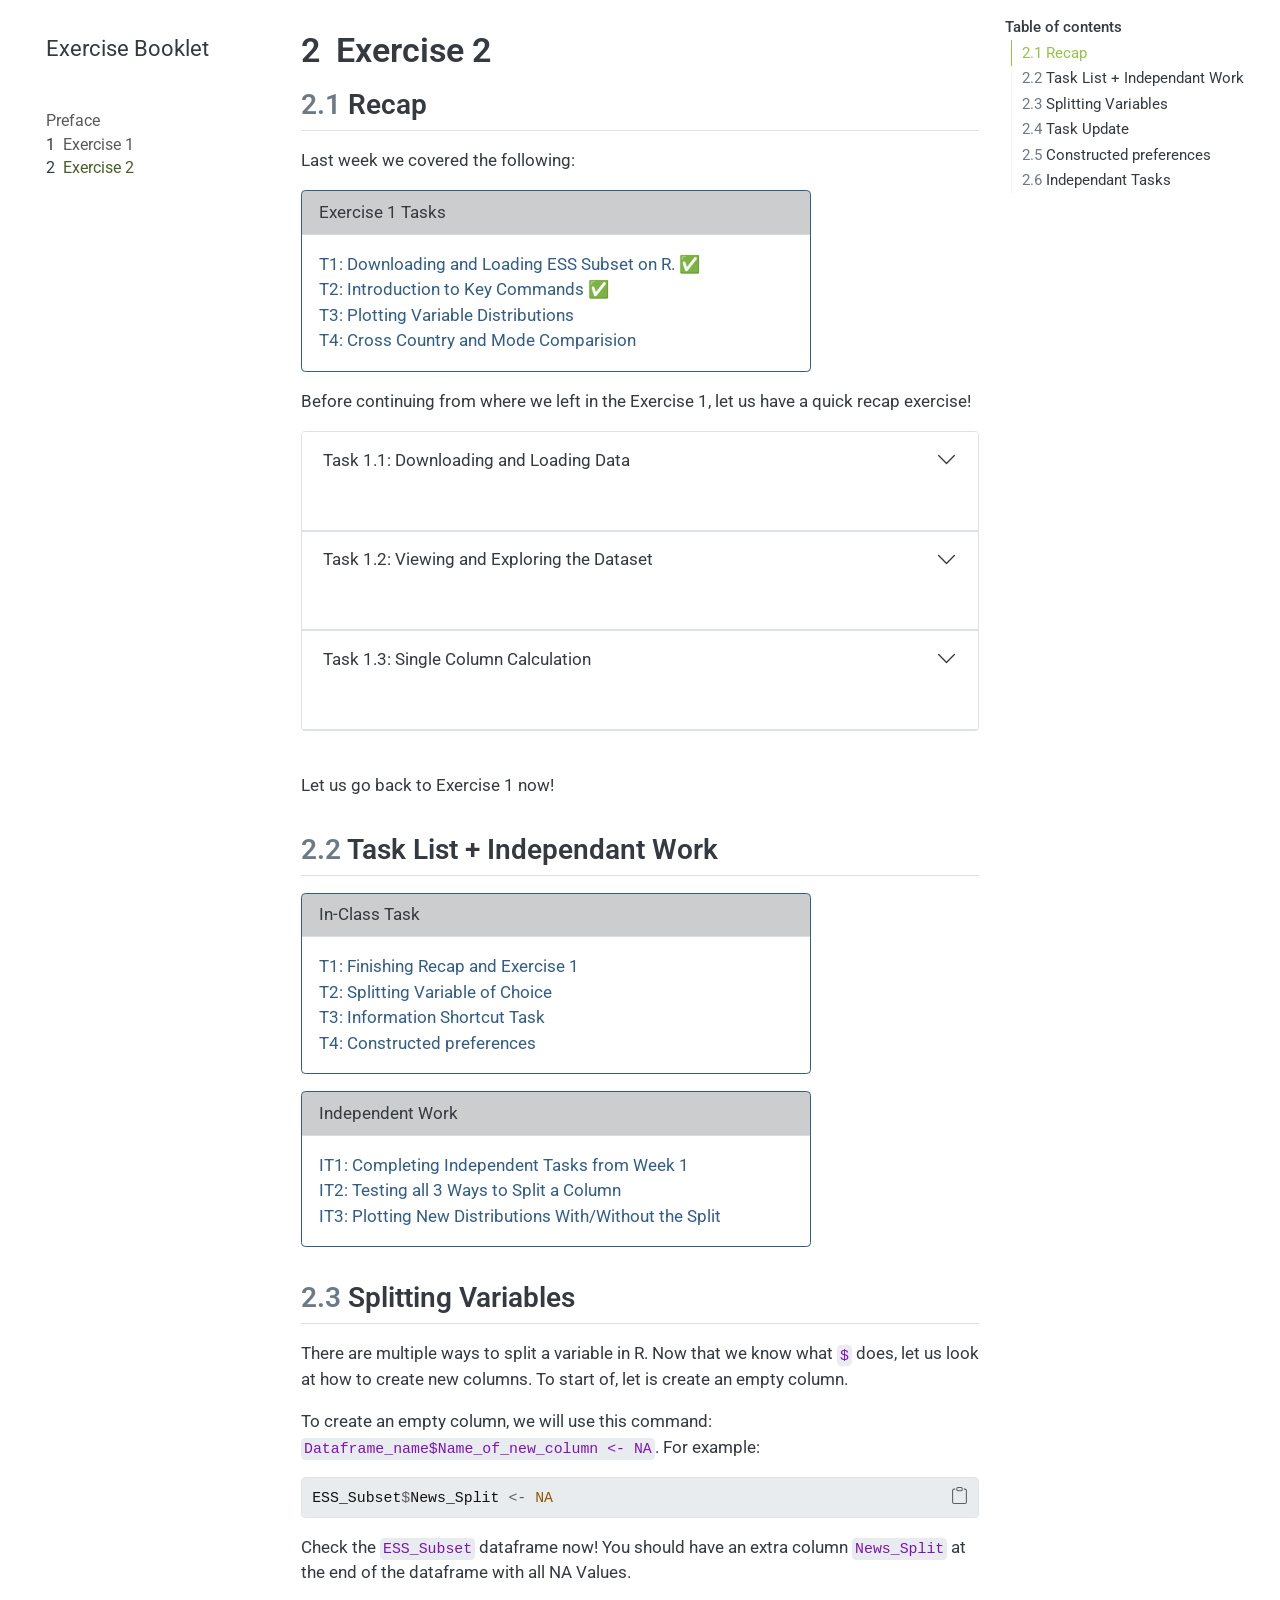
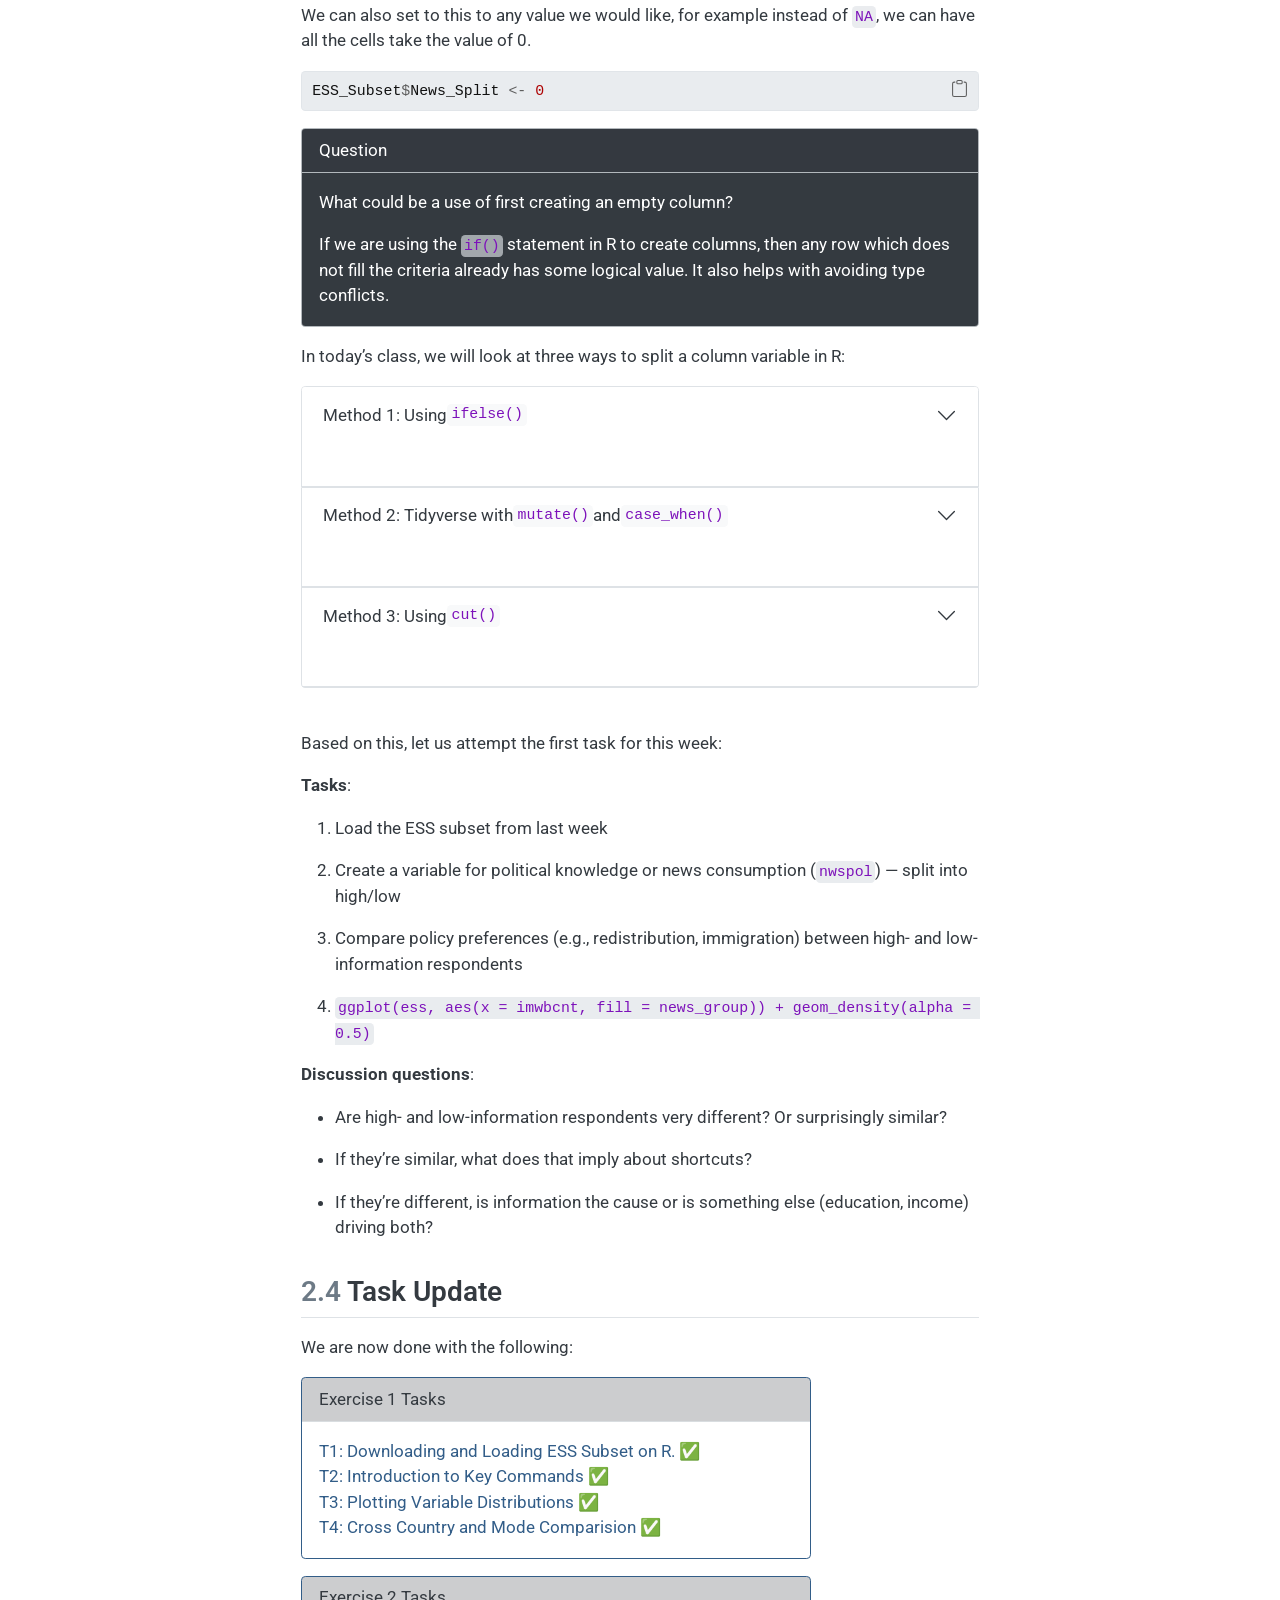
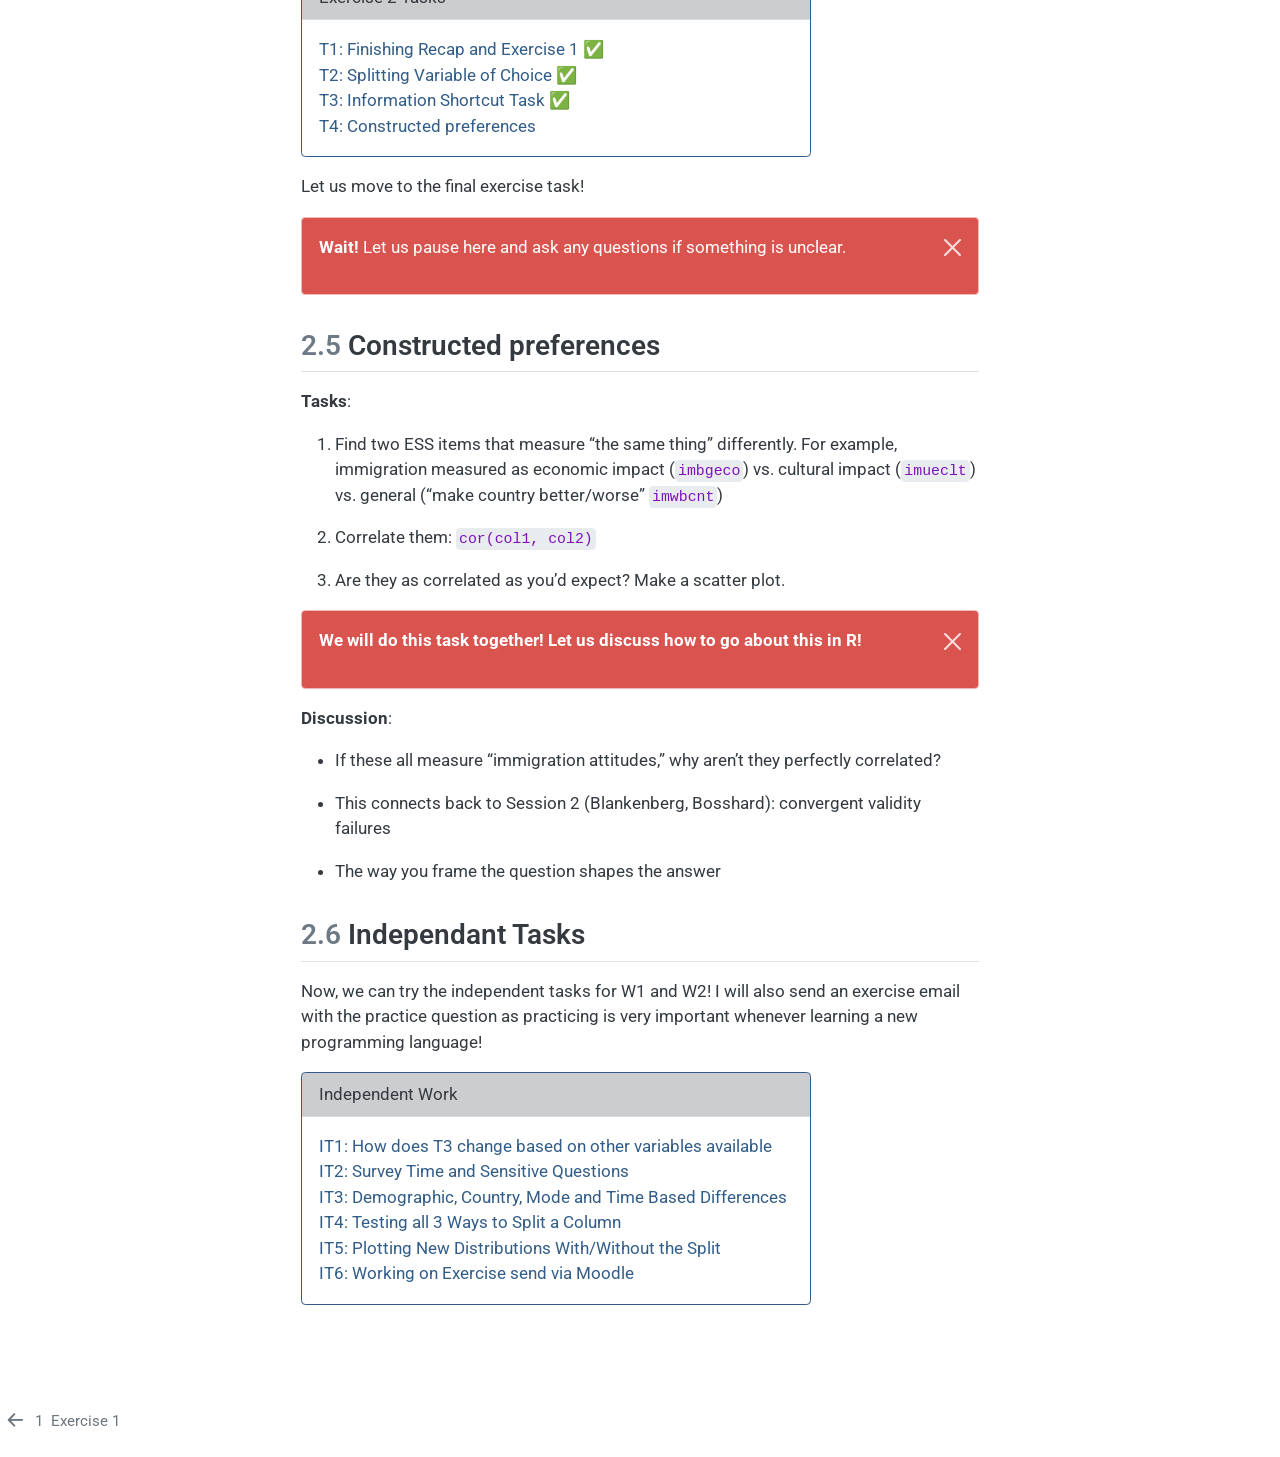
==== PublicOpinionResearch_Exercises/_book/Exercise_2.html @ 237c7f43 "Adding the POR exercises on Github" ====
<!DOCTYPE html>
<html xmlns="http://www.w3.org/1999/xhtml" lang="en" xml:lang="en"><head>
<meta http-equiv="Content-Type" content="text/html; charset=UTF-8">
<meta charset="utf-8">
<meta name="generator" content="quarto-1.8.27">
<meta name="viewport" content="width=device-width, initial-scale=1.0, user-scalable=yes">
<title>2&nbsp; Exercise 2 – Exercise Booklet</title>
<style>
code{white-space: pre-wrap;}
span.smallcaps{font-variant: small-caps;}
div.columns{display: flex; gap: min(4vw, 1.5em);}
div.column{flex: auto; overflow-x: auto;}
div.hanging-indent{margin-left: 1.5em; text-indent: -1.5em;}
ul.task-list{list-style: none;}
ul.task-list li input[type="checkbox"] {
  width: 0.8em;
  margin: 0 0.8em 0.2em -1em; /* quarto-specific, see https://github.com/quarto-dev/quarto-cli/issues/4556 */ 
  vertical-align: middle;
}
/* CSS for syntax highlighting */
html { -webkit-text-size-adjust: 100%; }
pre > code.sourceCode { white-space: pre; position: relative; }
pre > code.sourceCode > span { display: inline-block; line-height: 1.25; }
pre > code.sourceCode > span:empty { height: 1.2em; }
.sourceCode { overflow: visible; }
code.sourceCode > span { color: inherit; text-decoration: inherit; }
div.sourceCode { margin: 1em 0; }
pre.sourceCode { margin: 0; }
@media screen {
div.sourceCode { overflow: auto; }
}
@media print {
pre > code.sourceCode { white-space: pre-wrap; }
pre > code.sourceCode > span { text-indent: -5em; padding-left: 5em; }
}
pre.numberSource code
  { counter-reset: source-line 0; }
pre.numberSource code > span
  { position: relative; left: -4em; counter-increment: source-line; }
pre.numberSource code > span > a:first-child::before
  { content: counter(source-line);
    position: relative; left: -1em; text-align: right; vertical-align: baseline;
    border: none; display: inline-block;
    -webkit-touch-callout: none; -webkit-user-select: none;
    -khtml-user-select: none; -moz-user-select: none;
    -ms-user-select: none; user-select: none;
    padding: 0 4px; width: 4em;
  }
pre.numberSource { margin-left: 3em;  padding-left: 4px; }
div.sourceCode
  {   }
@media screen {
pre > code.sourceCode > span > a:first-child::before { text-decoration: underline; }
}
</style>

<script src="site_libs/quarto-nav/quarto-nav.js"></script>
<script src="site_libs/quarto-nav/headroom.min.js"></script>
<script src="site_libs/clipboard/clipboard.min.js"></script>
<script src="site_libs/quarto-search/autocomplete.umd.js"></script>
<script src="site_libs/quarto-search/fuse.min.js"></script>
<script src="site_libs/quarto-search/quarto-search.js"></script>
<meta name="quarto:offset" content="./">
<link href="./intro.html" rel="prev">
<script src="site_libs/quarto-html/quarto.js" type="module"></script>
<script src="site_libs/quarto-html/tabsets/tabsets.js" type="module"></script>
<script src="site_libs/quarto-html/axe/axe-check.js" type="module"></script>
<script src="site_libs/quarto-html/popper.min.js"></script>
<script src="site_libs/quarto-html/tippy.umd.min.js"></script>
<script src="site_libs/quarto-html/anchor.min.js"></script>
<link href="site_libs/quarto-html/tippy.css" rel="stylesheet">
<link href="site_libs/quarto-html/quarto-syntax-highlighting-ed96de9b727972fe78a7b5d16c58bf87.css" rel="stylesheet" id="quarto-text-highlighting-styles">
<script src="site_libs/bootstrap/bootstrap.min.js"></script>
<link href="site_libs/bootstrap/bootstrap-icons.css" rel="stylesheet">
<link href="site_libs/bootstrap/bootstrap-9b9870c306d8f636f4d8c21b0f16d0d3.min.css" rel="stylesheet" append-hash="true" id="quarto-bootstrap" data-mode="light"><script id="quarto-search-options" type="application/json">{
  "location": "sidebar",
  "copy-button": false,
  "collapse-after": 3,
  "panel-placement": "start",
  "type": "textbox",
  "limit": 50,
  "keyboard-shortcut": [
    "f",
    "/",
    "s"
  ],
  "show-item-context": false,
  "language": {
    "search-no-results-text": "No results",
    "search-matching-documents-text": "matching documents",
    "search-copy-link-title": "Copy link to search",
    "search-hide-matches-text": "Hide additional matches",
    "search-more-match-text": "more match in this document",
    "search-more-matches-text": "more matches in this document",
    "search-clear-button-title": "Clear",
    "search-text-placeholder": "",
    "search-detached-cancel-button-title": "Cancel",
    "search-submit-button-title": "Submit",
    "search-label": "Search"
  }
}</script>
</head>
<body class="nav-sidebar floating quarto-light">

<div id="quarto-search-results"></div>
  <header id="quarto-header" class="headroom fixed-top"><nav class="quarto-secondary-nav"><div class="container-fluid d-flex">
      <button type="button" class="quarto-btn-toggle btn" data-bs-toggle="collapse" role="button" data-bs-target=".quarto-sidebar-collapse-item" aria-controls="quarto-sidebar" aria-expanded="false" aria-label="Toggle sidebar navigation" onclick="if (window.quartoToggleHeadroom) { window.quartoToggleHeadroom(); }">
        <i class="bi bi-layout-text-sidebar-reverse"></i>
      </button>
        <nav class="quarto-page-breadcrumbs" aria-label="breadcrumb"><ol class="breadcrumb"><li class="breadcrumb-item"><a href="./Exercise_2.html"><span class="chapter-number">2</span>&nbsp; <span class="chapter-title">Exercise 2</span></a></li></ol></nav>
        <a class="flex-grow-1" role="navigation" data-bs-toggle="collapse" data-bs-target=".quarto-sidebar-collapse-item" aria-controls="quarto-sidebar" aria-expanded="false" aria-label="Toggle sidebar navigation" onclick="if (window.quartoToggleHeadroom) { window.quartoToggleHeadroom(); }">      
        </a>
      <button type="button" class="btn quarto-search-button" aria-label="Search" onclick="window.quartoOpenSearch();">
        <i class="bi bi-search"></i>
      </button>
    </div>
  </nav></header><!-- content --><div id="quarto-content" class="quarto-container page-columns page-rows-contents page-layout-article">
<!-- sidebar -->
  <nav id="quarto-sidebar" class="sidebar collapse collapse-horizontal quarto-sidebar-collapse-item sidebar-navigation floating overflow-auto"><div class="pt-lg-2 mt-2 text-left sidebar-header">
    <div class="sidebar-title mb-0 py-0">
      <a href="./">Exercise Booklet</a> 
    </div>
      </div>
        <div class="mt-2 flex-shrink-0 align-items-center">
        <div class="sidebar-search">
        <div id="quarto-search" class="" title="Search"></div>
        </div>
        </div>
    <div class="sidebar-menu-container"> 
    <ul class="list-unstyled mt-1">
<li class="sidebar-item">
  <div class="sidebar-item-container"> 
  <a href="./index.html" class="sidebar-item-text sidebar-link">
 <span class="menu-text">Preface</span></a>
  </div>
</li>
        <li class="sidebar-item">
  <div class="sidebar-item-container"> 
  <a href="./intro.html" class="sidebar-item-text sidebar-link">
 <span class="menu-text"><span class="chapter-number">1</span>&nbsp; <span class="chapter-title">Exercise 1</span></span></a>
  </div>
</li>
        <li class="sidebar-item">
  <div class="sidebar-item-container"> 
  <a href="./Exercise_2.html" class="sidebar-item-text sidebar-link active">
 <span class="menu-text"><span class="chapter-number">2</span>&nbsp; <span class="chapter-title">Exercise 2</span></span></a>
  </div>
</li>
    </ul>
</div>
</nav><div id="quarto-sidebar-glass" class="quarto-sidebar-collapse-item" data-bs-toggle="collapse" data-bs-target=".quarto-sidebar-collapse-item"></div>
<!-- margin-sidebar -->
    <div id="quarto-margin-sidebar" class="sidebar margin-sidebar">
        <nav id="TOC" role="doc-toc" class="toc-active"><h2 id="toc-title">Table of contents</h2>
   
  <ul>
<li><a href="#recap" id="toc-recap" class="nav-link active" data-scroll-target="#recap"><span class="header-section-number">2.1</span> Recap</a></li>
  <li><a href="#task-list-independant-work" id="toc-task-list-independant-work" class="nav-link" data-scroll-target="#task-list-independant-work"><span class="header-section-number">2.2</span> Task List + Independant Work</a></li>
  <li><a href="#splitting-variables" id="toc-splitting-variables" class="nav-link" data-scroll-target="#splitting-variables"><span class="header-section-number">2.3</span> Splitting Variables</a></li>
  <li><a href="#task-update" id="toc-task-update" class="nav-link" data-scroll-target="#task-update"><span class="header-section-number">2.4</span> Task Update</a></li>
  <li><a href="#constructed-preferences" id="toc-constructed-preferences" class="nav-link" data-scroll-target="#constructed-preferences"><span class="header-section-number">2.5</span> Constructed preferences</a></li>
  <li><a href="#independant-tasks" id="toc-independant-tasks" class="nav-link" data-scroll-target="#independant-tasks"><span class="header-section-number">2.6</span> Independant Tasks</a></li>
  </ul></nav>
    </div>
<!-- main -->
<main class="content" id="quarto-document-content"><header id="title-block-header" class="quarto-title-block default"><div class="quarto-title">
<h1 class="title">
<span class="chapter-number">2</span>&nbsp; <span class="chapter-title">Exercise 2</span>
</h1>
</div>



<div class="quarto-title-meta">

    
  
    
  </div>
  


</header><section id="recap" class="level2" data-number="2.1"><h2 data-number="2.1" class="anchored" data-anchor-id="recap">
<span class="header-section-number">2.1</span> Recap</h2>
<p>Last week we covered the following:</p>
<div class="row">
<div class="col-sm-6">
<div class="card border-primary mb-3" style="max-width: 30rem;">
<div class="card-header">
Exercise 1 Tasks
</div>
<div class="card-body text-primary">
<p class="card-text">
T1: Downloading and Loading ESS Subset on R. ✅<br> T2: Introduction to Key Commands ✅ <br> T3: Plotting Variable Distributions <br> T4: Cross Country and Mode Comparision
</p>
</div>
</div>
</div>
</div>
<p>Before continuing from where we left in the Exercise 1, let us have a quick recap exercise!</p>
<div id="essExerciseAccordion" class="accordion">
<div class="accordion-item">
<h2 class="accordion-header anchored" id="stepOne">
<button class="accordion-button collapsed" type="button" data-bs-toggle="collapse" data-bs-target="#collapseOne" aria-expanded="false" aria-controls="collapseOne">
Task 1.1: Downloading and Loading Data
</button>
</h2>
<div id="collapseOne" class="accordion-collapse collapse" aria-labelledby="stepOne" data-bs-parent="#essExerciseAccordion">
<div class="accordion-body">
<p>Go to the <a href="https://ess.sikt.no/en/data-builder/" target="_blank">ESS Data Builder</a>, select <b>Round 11</b>, select <b>any 2 countries</b>, and <b>any 5 variables</b> (what ever you find interesting!). Check how they are stored on the <a href="https://ess.sikt.no/en/datafile/242aaa39-3bbb-40f5-98bf-bfb1ce53d8ef" target="_blank">ESS variable guide</a> and also look at the graphs. Download the data and load it into R.</p>
<p>It should look something like this (But let us try writing the code without the hint first!): <br><br><code>library(__________)</code><br><code>library(__________)</code><br><code>ASSIGN_A_NAME &lt;- read_<strong><em>(“path to file”)</em></strong></code><br><code>ANOTHER_NAME &lt;- c(_)</code><br><code>ASSIGN_A_NAME &lt;- set____________(ASSIGN_A_NAME, .labels = ________)</code></p>
</div>
</div>
</div>
<div class="accordion-item">
<h2 class="accordion-header anchored" id="stepTwo">
<button class="accordion-button collapsed" type="button" data-bs-toggle="collapse" data-bs-target="#collapseTwo" aria-expanded="false" aria-controls="collapseTwo">
Task 1.2: Viewing and Exploring the Dataset
</button>
</h2>
<div id="collapseTwo" class="accordion-collapse collapse" aria-labelledby="stepTwo" data-bs-parent="#essExerciseAccordion">
<div class="accordion-body">
<p>Use these commands to understand the data you just downloaded. It is <b>very important</b> to check the variable types and dimensions: <br><br><code>view(data)</code>: Opens full data in another tab.<br><code>glimpse(data)</code>: Dimensions, column names, and datatypes.<br><code>head(data)</code>: Shows top rows.<br><code>tail(data)</code>: Shows bottom rows.<br><code>dim(data)</code>: Shows row and column count.<br><code>colnames(data)</code>: Lists all column names.</p>
</div>
</div>
</div>
<div class="accordion-item">
<h2 class="accordion-header anchored" id="stepFour">
<button class="accordion-button collapsed" type="button" data-bs-toggle="collapse" data-bs-target="#collapseFour" aria-expanded="false" aria-controls="collapseFour">
Task 1.3: Single Column Calculation
</button>
</h2>
<div id="collapseFour" class="accordion-collapse collapse" aria-labelledby="stepFour" data-bs-parent="#essExerciseAccordion">
<div class="accordion-body">
<p>Do you remember how to select a column in R? Which <strong>sign</strong> should we use? Take one numeric column from your dataset and check its mean! <br><br><code><a href="https://rdrr.io/r/base/mean.html">mean()</a></code></p>
</div>
</div>
</div>
</div>
<p><br></p>
<p>Let us go back to Exercise 1 now!</p>
</section><section id="task-list-independant-work" class="level2" data-number="2.2"><h2 data-number="2.2" class="anchored" data-anchor-id="task-list-independant-work">
<span class="header-section-number">2.2</span> Task List + Independant Work</h2>
<div class="row">
<div class="col-sm-6">
<div class="card border-primary mb-3" style="max-width: 30rem;">
<div class="card-header">
In-Class Task
</div>
<div class="card-body text-primary">
<p class="card-text">
T1: Finishing Recap and Exercise 1<br> T2: Splitting Variable of Choice <br> T3: Information Shortcut Task<br> T4: Constructed preferences
</p>
</div>
</div>
</div>
<div class="col-sm-6">
<div class="card border-primary mb-3" style="max-width: 30rem;">
<div class="card-header">
Independent Work
</div>
<div class="card-body text-primary">
<p class="card-text">
IT1: Completing Independent Tasks from Week 1 <br> IT2: Testing all 3 Ways to Split a Column <br> IT3: Plotting New Distributions With/Without the Split
</p>
</div>
</div>
</div>
</div>
</section><section id="splitting-variables" class="level2" data-number="2.3"><h2 data-number="2.3" class="anchored" data-anchor-id="splitting-variables">
<span class="header-section-number">2.3</span> Splitting Variables</h2>
<p>There are multiple ways to split a variable in R. Now that we know what <code>$</code> does, let us look at how to create new columns. To start of, let is create an empty column.</p>
<p>To create an empty column, we will use this command: <code>Dataframe_name$Name_of_new_column &lt;- NA</code>. For example:</p>
<div class="cell">
<div class="code-copy-outer-scaffold"><div class="sourceCode" id="cb1"><pre class="downlit sourceCode r code-with-copy"><code class="sourceCode R"><span><span class="va">ESS_Subset</span><span class="op">$</span><span class="va">News_Split</span> <span class="op">&lt;-</span> <span class="cn">NA</span></span></code></pre></div><button title="Copy to Clipboard" class="code-copy-button"><i class="bi"></i></button></div>
</div>
<p>Check the <code>ESS_Subset</code> dataframe now! You should have an extra column <code>News_Split</code> at the end of the dataframe with all NA Values.</p>
<p>We can also set to this to any value we would like, for example instead of <code>NA</code>, we can have all the cells take the value of 0.</p>
<div class="cell">
<div class="code-copy-outer-scaffold"><div class="sourceCode" id="cb2"><pre class="downlit sourceCode r code-with-copy"><code class="sourceCode R"><span><span class="va">ESS_Subset</span><span class="op">$</span><span class="va">News_Split</span> <span class="op">&lt;-</span> <span class="fl">0</span></span></code></pre></div><button title="Copy to Clipboard" class="code-copy-button"><i class="bi"></i></button></div>
</div>
<div class="card text-white bg-dark mb-3" style="max-width: 50rem;">
<div class="card-header">
Question
</div>
<div class="card-body">
<p class="card-text">
What could be a use of first creating an empty column?
</p>
<p class="card-text">
If we are using the <code>if()</code> statement in R to create columns, then any row which does not fill the criteria already has some logical value. It also helps with avoiding type conflicts.
</p>
</div>
</div>
<p>In today’s class, we will look at three ways to split a column variable in R:</p>
<div id="essExerciseAccordion" class="accordion">
<div class="accordion-item">
<h2 class="accordion-header anchored" id="stepOne1">
<button class="accordion-button collapsed" type="button" data-bs-toggle="collapse" data-bs-target="#collapseOne1" aria-expanded="false" aria-controls="collapseOne1">
Method 1: Using <code>ifelse()</code>
</button>
</h2>
<div id="collapseOne1" class="accordion-collapse collapse" aria-labelledby="stepOne1" data-bs-parent="#essExerciseAccordion">
<div class="accordion-body">
<p>The <code><a href="https://rdrr.io/r/base/ifelse.html">ifelse()</a></code> function is the quick way to split data. It can get quite messy in many cases. It works by evaluating a logical condition and returning one value if TRUE and another if FALSE. To handle multiple splits, you will have to “nest” the functions.</p>
<div class="card text-white bg-primary mb-3" style="max-width: 50rem;">
<div class="card-header">
Tip!
</div>
<div class="card-body">
<p class="card-text">
In R, nesting an ifelse() simply means putting a second ifelse() statement inside the “else” (false) slot of the first one.
</p>
<p>The standard syntax for a single <code><a href="https://rdrr.io/r/base/ifelse.html">ifelse()</a></code> is: <code>ifelse(condition, value_if_true, value_if_false)</code></p>
<p>To nest it, you replace value_if_false with a brand new <code><a href="https://rdrr.io/r/base/ifelse.html">ifelse()</a></code>: <code>ifelse(condition1, value1, ifelse(condition2, value2, value3))</code></p>
</div>
</div>
<p><strong>How can be use this command to split one of our columns?</strong> Give it a try! Try splitting into 2 factors and 3 factors.</p>
</div>
</div>
</div>
<div class="accordion-item">
<h2 class="accordion-header anchored" id="stepTwo2">
<button class="accordion-button collapsed" type="button" data-bs-toggle="collapse" data-bs-target="#collapseTwo2" aria-expanded="false" aria-controls="collapseTwo2">
Method 2: Tidyverse with <code>mutate()</code> and <code>case_when()</code>
</button>
</h2>
<div id="collapseTwo2" class="accordion-collapse collapse" aria-labelledby="stepTwo2" data-bs-parent="#essExerciseAccordion">
<div class="accordion-body">
<p>Using tidyverse is cleaner and easy to read. <code>case_when()</code> is the cleaner, more powerful version of <code><a href="https://rdrr.io/r/base/ifelse.html">ifelse()</a></code>. It allows you to list multiple conditions sequentially without nesting!</p>
<p>Here is an example: <img src="tidyverse_split.png" alt="Tidyverse Splitting" style="max-width:100%;"></p>
<div class="alert alert-dismissible alert-danger">
<p><button type="button" class="btn-close" data-bs-dismiss="alert"></button> Can you spot a possible mistake in this code snipped?</p>
</div>
</div>
</div>
</div>
<div class="accordion-item">
<h2 class="accordion-header anchored" id="stepFour3">
<button class="accordion-button collapsed" type="button" data-bs-toggle="collapse" data-bs-target="#collapseFour4" aria-expanded="false" aria-controls="collapseFour4">
Method 3: Using <code>cut()</code>
</button>
</h2>
<div id="collapseFour4" class="accordion-collapse collapse" aria-labelledby="stepFour3" data-bs-parent="#essExerciseAccordion">
<div class="accordion-body">
<p>The <code><a href="https://rdrr.io/r/base/cut.html">cut()</a></code> function is specifically designed for converting numeric vectors into factors by cutting them into intervals. This is often the best way to split the data which is separated into equal/unequal but consistant intervals.</p>
<p>Here is an example: <img src="tidyverse2.png" alt="using cut()" style="max-width:100%;"></p>
</div>
</div>
</div>
</div>
<p><br></p>
<p>Based on this, let us attempt the first task for this week:</p>
<p><strong>Tasks</strong>:</p>
<ol type="1">
<li><p>Load the ESS subset from last week</p></li>
<li><p>Create a variable for political knowledge or news consumption (<code>nwspol</code>) — split into high/low</p></li>
<li><p>Compare policy preferences (e.g., redistribution, immigration) between high- and low-information respondents</p></li>
<li><p><code>ggplot(ess, aes(x = imwbcnt, fill = news_group)) + geom_density(alpha = 0.5)</code></p></li>
</ol>
<p><strong>Discussion questions</strong>:</p>
<ul>
<li><p>Are high- and low-information respondents very different? Or surprisingly similar?</p></li>
<li><p>If they’re similar, what does that imply about shortcuts?</p></li>
<li><p>If they’re different, is information the cause or is something else (education, income) driving both?</p></li>
</ul></section><section id="task-update" class="level2" data-number="2.4"><h2 data-number="2.4" class="anchored" data-anchor-id="task-update">
<span class="header-section-number">2.4</span> Task Update</h2>
<p>We are now done with the following:</p>
<div class="row">
<div class="col-sm-6">
<div class="card border-primary mb-3" style="max-width: 30rem;">
<div class="card-header">
Exercise 1 Tasks
</div>
<div class="card-body text-primary">
<p class="card-text">
T1: Downloading and Loading ESS Subset on R. ✅<br> T2: Introduction to Key Commands ✅ <br> T3: Plotting Variable Distributions ✅ <br> T4: Cross Country and Mode Comparision ✅
</p>
</div>
</div>
</div>
<div class="row">
<div class="col-sm-6">
<div class="card border-primary mb-3" style="max-width: 30rem;">
<div class="card-header">
Exercise 2 Tasks
</div>
<div class="card-body text-primary">
<p class="card-text">
T1: Finishing Recap and Exercise 1 ✅<br> T2: Splitting Variable of Choice ✅<br> T3: Information Shortcut Task ✅<br> T4: Constructed preferences
</p>
</div>
</div>
</div>
</div>
</div>
<p>Let us move to the final exercise task!</p>
<div class="alert alert-dismissible alert-danger">
<p><button type="button" class="btn-close" data-bs-dismiss="alert"></button> <strong>Wait!</strong> Let us pause here and ask any questions if something is unclear.</p>
</div>
</section><section id="constructed-preferences" class="level2" data-number="2.5"><h2 data-number="2.5" class="anchored" data-anchor-id="constructed-preferences">
<span class="header-section-number">2.5</span> Constructed preferences</h2>
<p><strong>Tasks</strong>:</p>
<ol type="1">
<li><p>Find two ESS items that measure “the same thing” differently. For example, immigration measured as economic impact (<code>imbgeco</code>) vs.&nbsp;cultural impact (<code>imueclt</code>) vs.&nbsp;general (“make country better/worse” <code>imwbcnt</code>)</p></li>
<li><p>Correlate them: <code>cor(col1, col2)</code></p></li>
<li><p>Are they as correlated as you’d expect? Make a scatter plot.</p></li>
</ol>
<div class="alert alert-dismissible alert-danger">
<p><button type="button" class="btn-close" data-bs-dismiss="alert"></button> <strong>We will do this task together! Let us discuss how to go about this in R!</strong></p>
</div>
<p><strong>Discussion</strong>:</p>
<ul>
<li><p>If these all measure “immigration attitudes,” why aren’t they perfectly correlated?</p></li>
<li><p>This connects back to Session 2 (Blankenberg, Bosshard): convergent validity failures</p></li>
<li><p>The way you frame the question shapes the answer</p></li>
</ul></section><section id="independant-tasks" class="level2" data-number="2.6"><h2 data-number="2.6" class="anchored" data-anchor-id="independant-tasks">
<span class="header-section-number">2.6</span> Independant Tasks</h2>
<p>Now, we can try the independent tasks for W1 and W2! I will also send an exercise email with the practice question as practicing is very important whenever learning a new programming language!</p>
<div class="col-sm-6">
<div class="card border-primary mb-3" style="max-width: 30rem;">
<div class="card-header">
Independent Work
</div>
<div class="card-body text-primary">
<p class="card-text">
IT1: How does T3 change based on other variables available <br> IT2: Survey Time and Sensitive Questions <br> IT3: Demographic, Country, Mode and Time Based Differences <br> IT4: Testing all 3 Ways to Split a Column <br> IT5: Plotting New Distributions With/Without the Split <br> IT6: Working on Exercise send via Moodle
</p>
</div>
</div>
</div>
</section></main>
</div>




 <!-- /main -->
<script id="quarto-html-after-body" type="application/javascript">
  window.document.addEventListener("DOMContentLoaded", function (event) {
    const icon = "";
    const anchorJS = new window.AnchorJS();
    anchorJS.options = {
      placement: 'right',
      icon: icon
    };
    anchorJS.add('.anchored');
    const isCodeAnnotation = (el) => {
      for (const clz of el.classList) {
        if (clz.startsWith('code-annotation-')) {                     
          return true;
        }
      }
      return false;
    }
    const onCopySuccess = function(e) {
      // button target
      const button = e.trigger;
      // don't keep focus
      button.blur();
      // flash "checked"
      button.classList.add('code-copy-button-checked');
      var currentTitle = button.getAttribute("title");
      button.setAttribute("title", "Copied!");
      let tooltip;
      if (window.bootstrap) {
        button.setAttribute("data-bs-toggle", "tooltip");
        button.setAttribute("data-bs-placement", "left");
        button.setAttribute("data-bs-title", "Copied!");
        tooltip = new bootstrap.Tooltip(button, 
          { trigger: "manual", 
            customClass: "code-copy-button-tooltip",
            offset: [0, -8]});
        tooltip.show();    
      }
      setTimeout(function() {
        if (tooltip) {
          tooltip.hide();
          button.removeAttribute("data-bs-title");
          button.removeAttribute("data-bs-toggle");
          button.removeAttribute("data-bs-placement");
        }
        button.setAttribute("title", currentTitle);
        button.classList.remove('code-copy-button-checked');
      }, 1000);
      // clear code selection
      e.clearSelection();
    }
    const getTextToCopy = function(trigger) {
      const outerScaffold = trigger.parentElement.cloneNode(true);
      const codeEl = outerScaffold.querySelector('code');
      for (const childEl of codeEl.children) {
        if (isCodeAnnotation(childEl)) {
          childEl.remove();
        }
      }
      return codeEl.innerText;
    }
    const clipboard = new window.ClipboardJS('.code-copy-button:not([data-in-quarto-modal])', {
      text: getTextToCopy
    });
    clipboard.on('success', onCopySuccess);
    if (window.document.getElementById('quarto-embedded-source-code-modal')) {
      const clipboardModal = new window.ClipboardJS('.code-copy-button[data-in-quarto-modal]', {
        text: getTextToCopy,
        container: window.document.getElementById('quarto-embedded-source-code-modal')
      });
      clipboardModal.on('success', onCopySuccess);
    }
      var localhostRegex = new RegExp(/^(?:http|https):\/\/localhost\:?[0-9]*\//);
      var mailtoRegex = new RegExp(/^mailto:/);
        var filterRegex = new RegExp('/' + window.location.host + '/');
      var isInternal = (href) => {
          return filterRegex.test(href) || localhostRegex.test(href) || mailtoRegex.test(href);
      }
      // Inspect non-navigation links and adorn them if external
     var links = window.document.querySelectorAll('a[href]:not(.nav-link):not(.navbar-brand):not(.toc-action):not(.sidebar-link):not(.sidebar-item-toggle):not(.pagination-link):not(.no-external):not([aria-hidden]):not(.dropdown-item):not(.quarto-navigation-tool):not(.about-link)');
      for (var i=0; i<links.length; i++) {
        const link = links[i];
        if (!isInternal(link.href)) {
          // undo the damage that might have been done by quarto-nav.js in the case of
          // links that we want to consider external
          if (link.dataset.originalHref !== undefined) {
            link.href = link.dataset.originalHref;
          }
        }
      }
    function tippyHover(el, contentFn, onTriggerFn, onUntriggerFn) {
      const config = {
        allowHTML: true,
        maxWidth: 500,
        delay: 100,
        arrow: false,
        appendTo: function(el) {
            return el.parentElement;
        },
        interactive: true,
        interactiveBorder: 10,
        theme: 'quarto',
        placement: 'bottom-start',
      };
      if (contentFn) {
        config.content = contentFn;
      }
      if (onTriggerFn) {
        config.onTrigger = onTriggerFn;
      }
      if (onUntriggerFn) {
        config.onUntrigger = onUntriggerFn;
      }
      window.tippy(el, config); 
    }
    const noterefs = window.document.querySelectorAll('a[role="doc-noteref"]');
    for (var i=0; i<noterefs.length; i++) {
      const ref = noterefs[i];
      tippyHover(ref, function() {
        // use id or data attribute instead here
        let href = ref.getAttribute('data-footnote-href') || ref.getAttribute('href');
        try { href = new URL(href).hash; } catch {}
        const id = href.replace(/^#\/?/, "");
        const note = window.document.getElementById(id);
        if (note) {
          return note.innerHTML;
        } else {
          return "";
        }
      });
    }
    const xrefs = window.document.querySelectorAll('a.quarto-xref');
    const processXRef = (id, note) => {
      // Strip column container classes
      const stripColumnClz = (el) => {
        el.classList.remove("page-full", "page-columns");
        if (el.children) {
          for (const child of el.children) {
            stripColumnClz(child);
          }
        }
      }
      stripColumnClz(note)
      if (id === null || id.startsWith('sec-')) {
        // Special case sections, only their first couple elements
        const container = document.createElement("div");
        if (note.children && note.children.length > 2) {
          container.appendChild(note.children[0].cloneNode(true));
          for (let i = 1; i < note.children.length; i++) {
            const child = note.children[i];
            if (child.tagName === "P" && child.innerText === "") {
              continue;
            } else {
              container.appendChild(child.cloneNode(true));
              break;
            }
          }
          if (window.Quarto?.typesetMath) {
            window.Quarto.typesetMath(container);
          }
          return container.innerHTML
        } else {
          if (window.Quarto?.typesetMath) {
            window.Quarto.typesetMath(note);
          }
          return note.innerHTML;
        }
      } else {
        // Remove any anchor links if they are present
        const anchorLink = note.querySelector('a.anchorjs-link');
        if (anchorLink) {
          anchorLink.remove();
        }
        if (window.Quarto?.typesetMath) {
          window.Quarto.typesetMath(note);
        }
        if (note.classList.contains("callout")) {
          return note.outerHTML;
        } else {
          return note.innerHTML;
        }
      }
    }
    for (var i=0; i<xrefs.length; i++) {
      const xref = xrefs[i];
      tippyHover(xref, undefined, function(instance) {
        instance.disable();
        let url = xref.getAttribute('href');
        let hash = undefined; 
        if (url.startsWith('#')) {
          hash = url;
        } else {
          try { hash = new URL(url).hash; } catch {}
        }
        if (hash) {
          const id = hash.replace(/^#\/?/, "");
          const note = window.document.getElementById(id);
          if (note !== null) {
            try {
              const html = processXRef(id, note.cloneNode(true));
              instance.setContent(html);
            } finally {
              instance.enable();
              instance.show();
            }
          } else {
            // See if we can fetch this
            fetch(url.split('#')[0])
            .then(res => res.text())
            .then(html => {
              const parser = new DOMParser();
              const htmlDoc = parser.parseFromString(html, "text/html");
              const note = htmlDoc.getElementById(id);
              if (note !== null) {
                const html = processXRef(id, note);
                instance.setContent(html);
              } 
            }).finally(() => {
              instance.enable();
              instance.show();
            });
          }
        } else {
          // See if we can fetch a full url (with no hash to target)
          // This is a special case and we should probably do some content thinning / targeting
          fetch(url)
          .then(res => res.text())
          .then(html => {
            const parser = new DOMParser();
            const htmlDoc = parser.parseFromString(html, "text/html");
            const note = htmlDoc.querySelector('main.content');
            if (note !== null) {
              // This should only happen for chapter cross references
              // (since there is no id in the URL)
              // remove the first header
              if (note.children.length > 0 && note.children[0].tagName === "HEADER") {
                note.children[0].remove();
              }
              const html = processXRef(null, note);
              instance.setContent(html);
            } 
          }).finally(() => {
            instance.enable();
            instance.show();
          });
        }
      }, function(instance) {
      });
    }
        let selectedAnnoteEl;
        const selectorForAnnotation = ( cell, annotation) => {
          let cellAttr = 'data-code-cell="' + cell + '"';
          let lineAttr = 'data-code-annotation="' +  annotation + '"';
          const selector = 'span[' + cellAttr + '][' + lineAttr + ']';
          return selector;
        }
        const selectCodeLines = (annoteEl) => {
          const doc = window.document;
          const targetCell = annoteEl.getAttribute("data-target-cell");
          const targetAnnotation = annoteEl.getAttribute("data-target-annotation");
          const annoteSpan = window.document.querySelector(selectorForAnnotation(targetCell, targetAnnotation));
          const lines = annoteSpan.getAttribute("data-code-lines").split(",");
          const lineIds = lines.map((line) => {
            return targetCell + "-" + line;
          })
          let top = null;
          let height = null;
          let parent = null;
          if (lineIds.length > 0) {
              //compute the position of the single el (top and bottom and make a div)
              const el = window.document.getElementById(lineIds[0]);
              top = el.offsetTop;
              height = el.offsetHeight;
              parent = el.parentElement.parentElement;
            if (lineIds.length > 1) {
              const lastEl = window.document.getElementById(lineIds[lineIds.length - 1]);
              const bottom = lastEl.offsetTop + lastEl.offsetHeight;
              height = bottom - top;
            }
            if (top !== null && height !== null && parent !== null) {
              // cook up a div (if necessary) and position it 
              let div = window.document.getElementById("code-annotation-line-highlight");
              if (div === null) {
                div = window.document.createElement("div");
                div.setAttribute("id", "code-annotation-line-highlight");
                div.style.position = 'absolute';
                parent.appendChild(div);
              }
              div.style.top = top - 2 + "px";
              div.style.height = height + 4 + "px";
              div.style.left = 0;
              let gutterDiv = window.document.getElementById("code-annotation-line-highlight-gutter");
              if (gutterDiv === null) {
                gutterDiv = window.document.createElement("div");
                gutterDiv.setAttribute("id", "code-annotation-line-highlight-gutter");
                gutterDiv.style.position = 'absolute';
                const codeCell = window.document.getElementById(targetCell);
                const gutter = codeCell.querySelector('.code-annotation-gutter');
                gutter.appendChild(gutterDiv);
              }
              gutterDiv.style.top = top - 2 + "px";
              gutterDiv.style.height = height + 4 + "px";
            }
            selectedAnnoteEl = annoteEl;
          }
        };
        const unselectCodeLines = () => {
          const elementsIds = ["code-annotation-line-highlight", "code-annotation-line-highlight-gutter"];
          elementsIds.forEach((elId) => {
            const div = window.document.getElementById(elId);
            if (div) {
              div.remove();
            }
          });
          selectedAnnoteEl = undefined;
        };
          // Handle positioning of the toggle
      window.addEventListener(
        "resize",
        throttle(() => {
          elRect = undefined;
          if (selectedAnnoteEl) {
            selectCodeLines(selectedAnnoteEl);
          }
        }, 10)
      );
      function throttle(fn, ms) {
      let throttle = false;
      let timer;
        return (...args) => {
          if(!throttle) { // first call gets through
              fn.apply(this, args);
              throttle = true;
          } else { // all the others get throttled
              if(timer) clearTimeout(timer); // cancel #2
              timer = setTimeout(() => {
                fn.apply(this, args);
                timer = throttle = false;
              }, ms);
          }
        };
      }
        // Attach click handler to the DT
        const annoteDls = window.document.querySelectorAll('dt[data-target-cell]');
        for (const annoteDlNode of annoteDls) {
          annoteDlNode.addEventListener('click', (event) => {
            const clickedEl = event.target;
            if (clickedEl !== selectedAnnoteEl) {
              unselectCodeLines();
              const activeEl = window.document.querySelector('dt[data-target-cell].code-annotation-active');
              if (activeEl) {
                activeEl.classList.remove('code-annotation-active');
              }
              selectCodeLines(clickedEl);
              clickedEl.classList.add('code-annotation-active');
            } else {
              // Unselect the line
              unselectCodeLines();
              clickedEl.classList.remove('code-annotation-active');
            }
          });
        }
    const findCites = (el) => {
      const parentEl = el.parentElement;
      if (parentEl) {
        const cites = parentEl.dataset.cites;
        if (cites) {
          return {
            el,
            cites: cites.split(' ')
          };
        } else {
          return findCites(el.parentElement)
        }
      } else {
        return undefined;
      }
    };
    var bibliorefs = window.document.querySelectorAll('a[role="doc-biblioref"]');
    for (var i=0; i<bibliorefs.length; i++) {
      const ref = bibliorefs[i];
      const citeInfo = findCites(ref);
      if (citeInfo) {
        tippyHover(citeInfo.el, function() {
          var popup = window.document.createElement('div');
          citeInfo.cites.forEach(function(cite) {
            var citeDiv = window.document.createElement('div');
            citeDiv.classList.add('hanging-indent');
            citeDiv.classList.add('csl-entry');
            var biblioDiv = window.document.getElementById('ref-' + cite);
            if (biblioDiv) {
              citeDiv.innerHTML = biblioDiv.innerHTML;
            }
            popup.appendChild(citeDiv);
          });
          return popup.innerHTML;
        });
      }
    }
  });
  </script><nav class="page-navigation"><div class="nav-page nav-page-previous">
      <a href="./intro.html" class="pagination-link" aria-label="Exercise 1">
        <i class="bi bi-arrow-left-short"></i> <span class="nav-page-text"><span class="chapter-number">1</span>&nbsp; <span class="chapter-title">Exercise 1</span></span>
      </a>          
  </div>
  <div class="nav-page nav-page-next">
  </div>
</nav><!-- /content -->


</body></html>
---- PublicOpinionResearch_Exercises/_book/site_libs/quarto-html/tippy.css ----
.tippy-box[data-animation=fade][data-state=hidden]{opacity:0}[data-tippy-root]{max-width:calc(100vw - 10px)}.tippy-box{position:relative;background-color:#333;color:#fff;border-radius:4px;font-size:14px;line-height:1.4;white-space:normal;outline:0;transition-property:transform,visibility,opacity}.tippy-box[data-placement^=top]>.tippy-arrow{bottom:0}.tippy-box[data-placement^=top]>.tippy-arrow:before{bottom:-7px;left:0;border-width:8px 8px 0;border-top-color:initial;transform-origin:center top}.tippy-box[data-placement^=bottom]>.tippy-arrow{top:0}.tippy-box[data-placement^=bottom]>.tippy-arrow:before{top:-7px;left:0;border-width:0 8px 8px;border-bottom-color:initial;transform-origin:center bottom}.tippy-box[data-placement^=left]>.tippy-arrow{right:0}.tippy-box[data-placement^=left]>.tippy-arrow:before{border-width:8px 0 8px 8px;border-left-color:initial;right:-7px;transform-origin:center left}.tippy-box[data-placement^=right]>.tippy-arrow{left:0}.tippy-box[data-placement^=right]>.tippy-arrow:before{left:-7px;border-width:8px 8px 8px 0;border-right-color:initial;transform-origin:center right}.tippy-box[data-inertia][data-state=visible]{transition-timing-function:cubic-bezier(.54,1.5,.38,1.11)}.tippy-arrow{width:16px;height:16px;color:#333}.tippy-arrow:before{content:"";position:absolute;border-color:transparent;border-style:solid}.tippy-content{position:relative;padding:5px 9px;z-index:1}
---- PublicOpinionResearch_Exercises/_book/site_libs/quarto-html/quarto-syntax-highlighting-ed96de9b727972fe78a7b5d16c58bf87.css ----
/* quarto syntax highlight colors */
:root {
  --quarto-hl-ot-color: #003B4F;
  --quarto-hl-at-color: #657422;
  --quarto-hl-ss-color: #20794D;
  --quarto-hl-an-color: #5E5E5E;
  --quarto-hl-fu-color: #4758AB;
  --quarto-hl-st-color: #20794D;
  --quarto-hl-cf-color: #003B4F;
  --quarto-hl-op-color: #5E5E5E;
  --quarto-hl-er-color: #AD0000;
  --quarto-hl-bn-color: #AD0000;
  --quarto-hl-al-color: #AD0000;
  --quarto-hl-va-color: #111111;
  --quarto-hl-bu-color: inherit;
  --quarto-hl-ex-color: inherit;
  --quarto-hl-pp-color: #AD0000;
  --quarto-hl-in-color: #5E5E5E;
  --quarto-hl-vs-color: #20794D;
  --quarto-hl-wa-color: #5E5E5E;
  --quarto-hl-do-color: #5E5E5E;
  --quarto-hl-im-color: #00769E;
  --quarto-hl-ch-color: #20794D;
  --quarto-hl-dt-color: #AD0000;
  --quarto-hl-fl-color: #AD0000;
  --quarto-hl-co-color: #5E5E5E;
  --quarto-hl-cv-color: #5E5E5E;
  --quarto-hl-cn-color: #8f5902;
  --quarto-hl-sc-color: #5E5E5E;
  --quarto-hl-dv-color: #AD0000;
  --quarto-hl-kw-color: #003B4F;
}

/* other quarto variables */
:root {
  --quarto-font-monospace: SFMono-Regular, Menlo, Monaco, Consolas, "Liberation Mono", "Courier New", monospace;
}

/* syntax highlight based on Pandoc's rules */
pre > code.sourceCode > span {
  color: #003B4F;
}

code.sourceCode > span {
  color: #003B4F;
}

div.sourceCode,
div.sourceCode pre.sourceCode {
  color: #003B4F;
}

/* Normal */
code span {
  color: #003B4F;
}

/* Alert */
code span.al {
  color: #AD0000;
  font-style: inherit;
}

/* Annotation */
code span.an {
  color: #5E5E5E;
  font-style: inherit;
}

/* Attribute */
code span.at {
  color: #657422;
  font-style: inherit;
}

/* BaseN */
code span.bn {
  color: #AD0000;
  font-style: inherit;
}

/* BuiltIn */
code span.bu {
  font-style: inherit;
}

/* ControlFlow */
code span.cf {
  color: #003B4F;
  font-weight: bold;
  font-style: inherit;
}

/* Char */
code span.ch {
  color: #20794D;
  font-style: inherit;
}

/* Constant */
code span.cn {
  color: #8f5902;
  font-style: inherit;
}

/* Comment */
code span.co {
  color: #5E5E5E;
  font-style: inherit;
}

/* CommentVar */
code span.cv {
  color: #5E5E5E;
  font-style: italic;
}

/* Documentation */
code span.do {
  color: #5E5E5E;
  font-style: italic;
}

/* DataType */
code span.dt {
  color: #AD0000;
  font-style: inherit;
}

/* DecVal */
code span.dv {
  color: #AD0000;
  font-style: inherit;
}

/* Error */
code span.er {
  color: #AD0000;
  font-style: inherit;
}

/* Extension */
code span.ex {
  font-style: inherit;
}

/* Float */
code span.fl {
  color: #AD0000;
  font-style: inherit;
}

/* Function */
code span.fu {
  color: #4758AB;
  font-style: inherit;
}

/* Import */
code span.im {
  color: #00769E;
  font-style: inherit;
}

/* Information */
code span.in {
  color: #5E5E5E;
  font-style: inherit;
}

/* Keyword */
code span.kw {
  color: #003B4F;
  font-weight: bold;
  font-style: inherit;
}

/* Operator */
code span.op {
  color: #5E5E5E;
  font-style: inherit;
}

/* Other */
code span.ot {
  color: #003B4F;
  font-style: inherit;
}

/* Preprocessor */
code span.pp {
  color: #AD0000;
  font-style: inherit;
}

/* SpecialChar */
code span.sc {
  color: #5E5E5E;
  font-style: inherit;
}

/* SpecialString */
code span.ss {
  color: #20794D;
  font-style: inherit;
}

/* String */
code span.st {
  color: #20794D;
  font-style: inherit;
}

/* Variable */
code span.va {
  color: #111111;
  font-style: inherit;
}

/* VerbatimString */
code span.vs {
  color: #20794D;
  font-style: inherit;
}

/* Warning */
code span.wa {
  color: #5E5E5E;
  font-style: italic;
}

.prevent-inlining {
  content: "</";
}

/*# sourceMappingURL=0920dd6d7437995b8cdf7429764427b1.css.map */
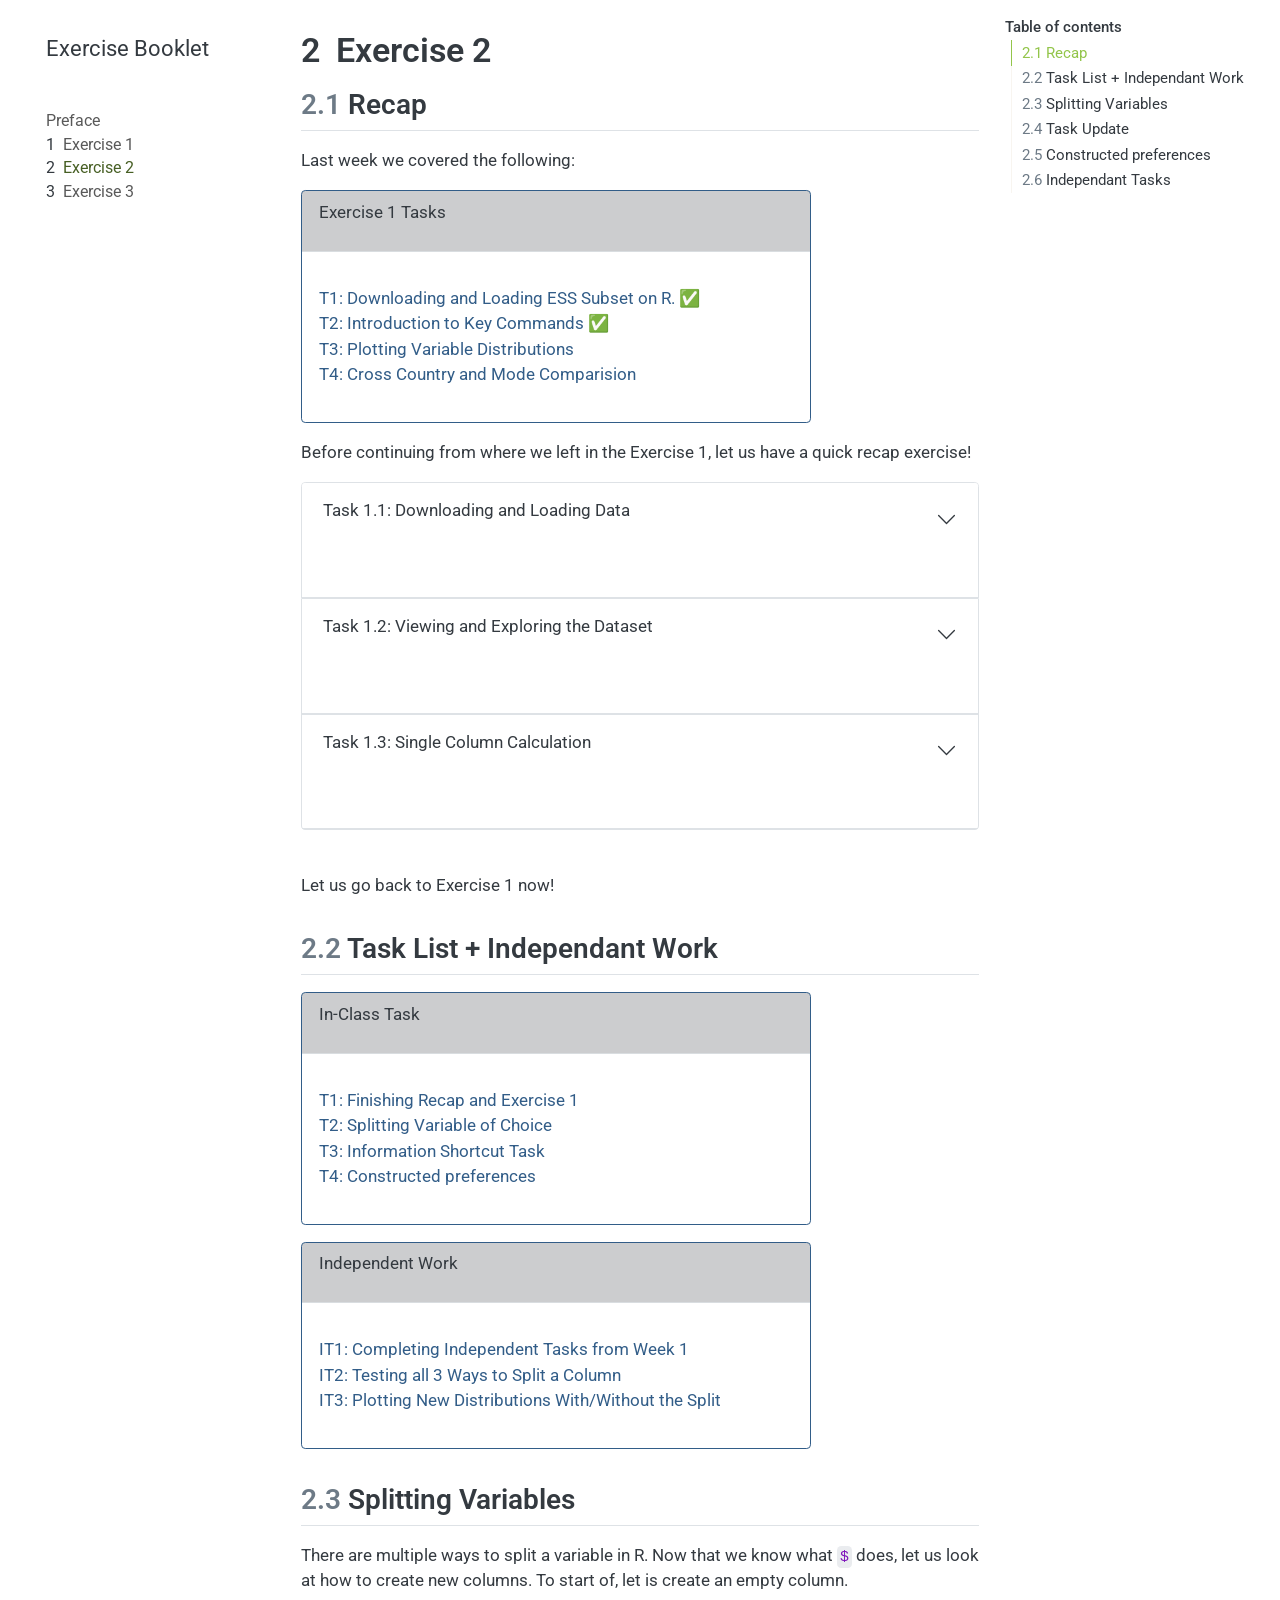
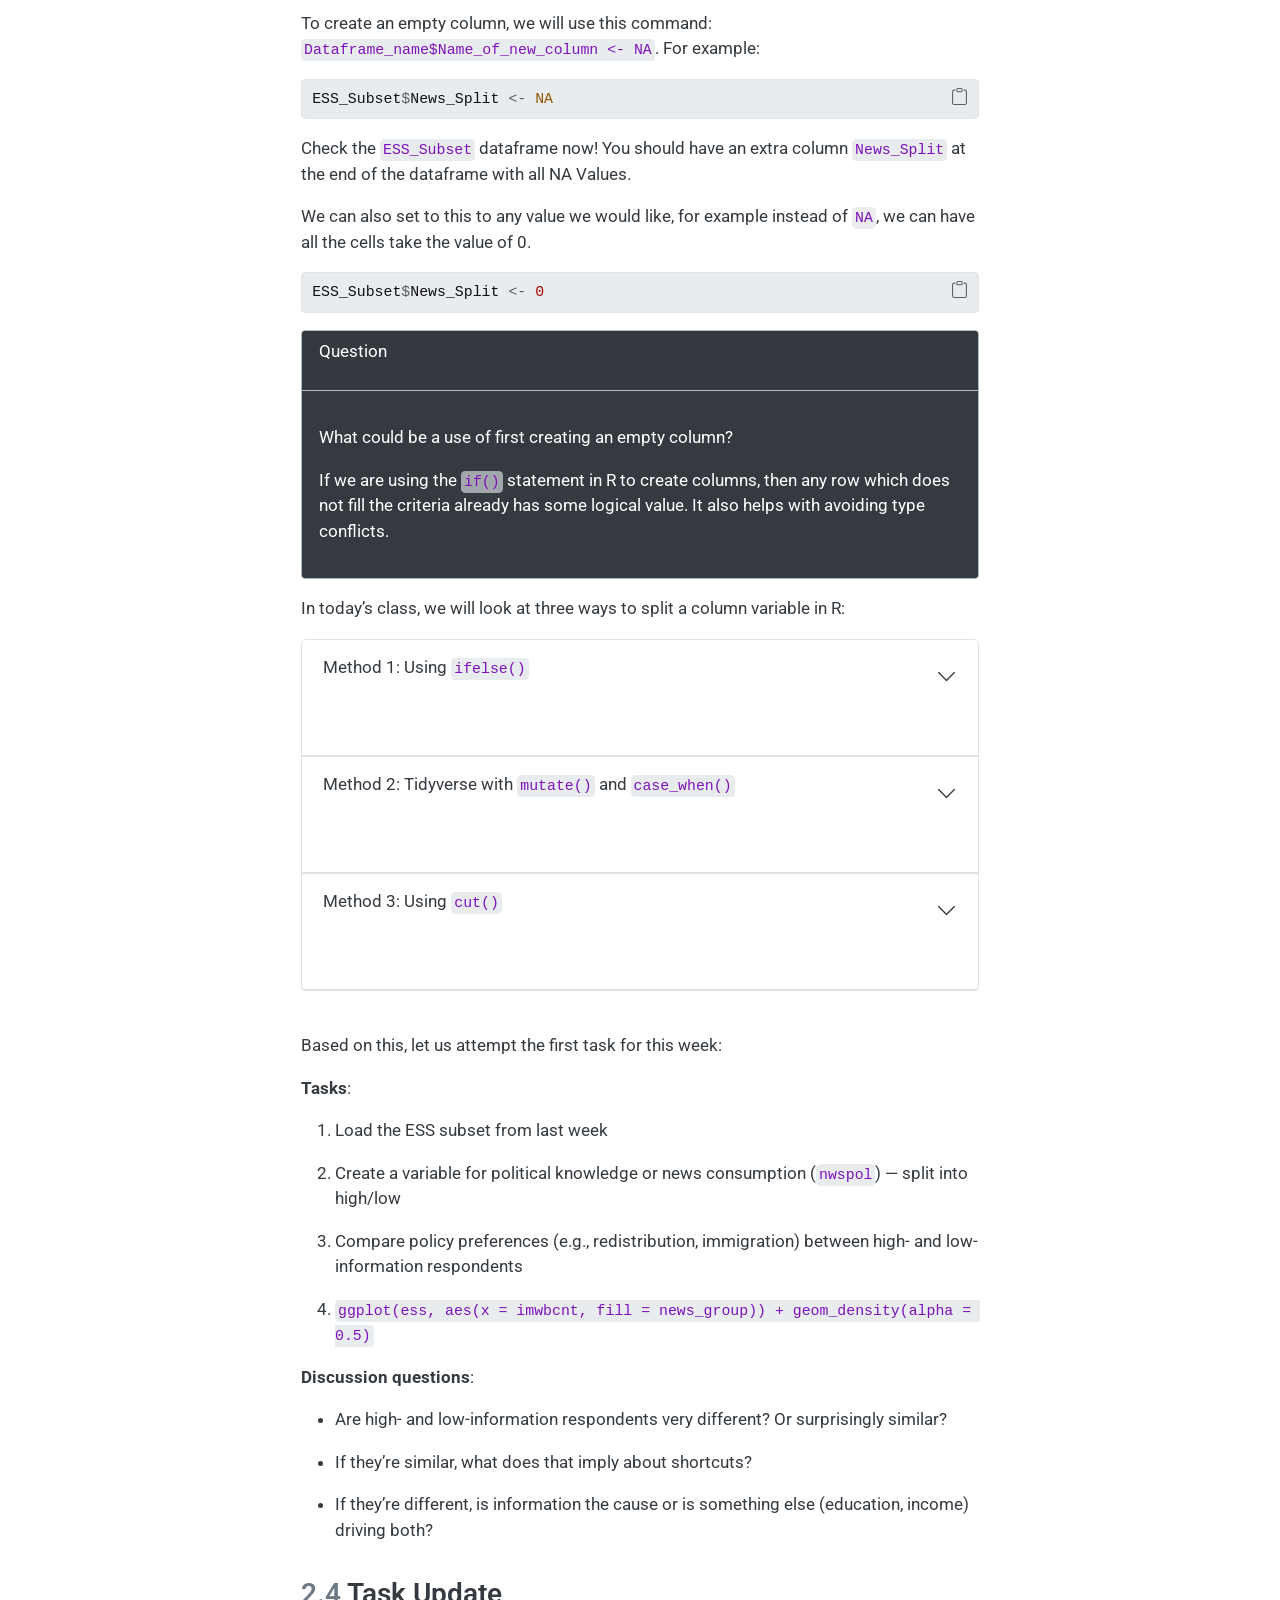
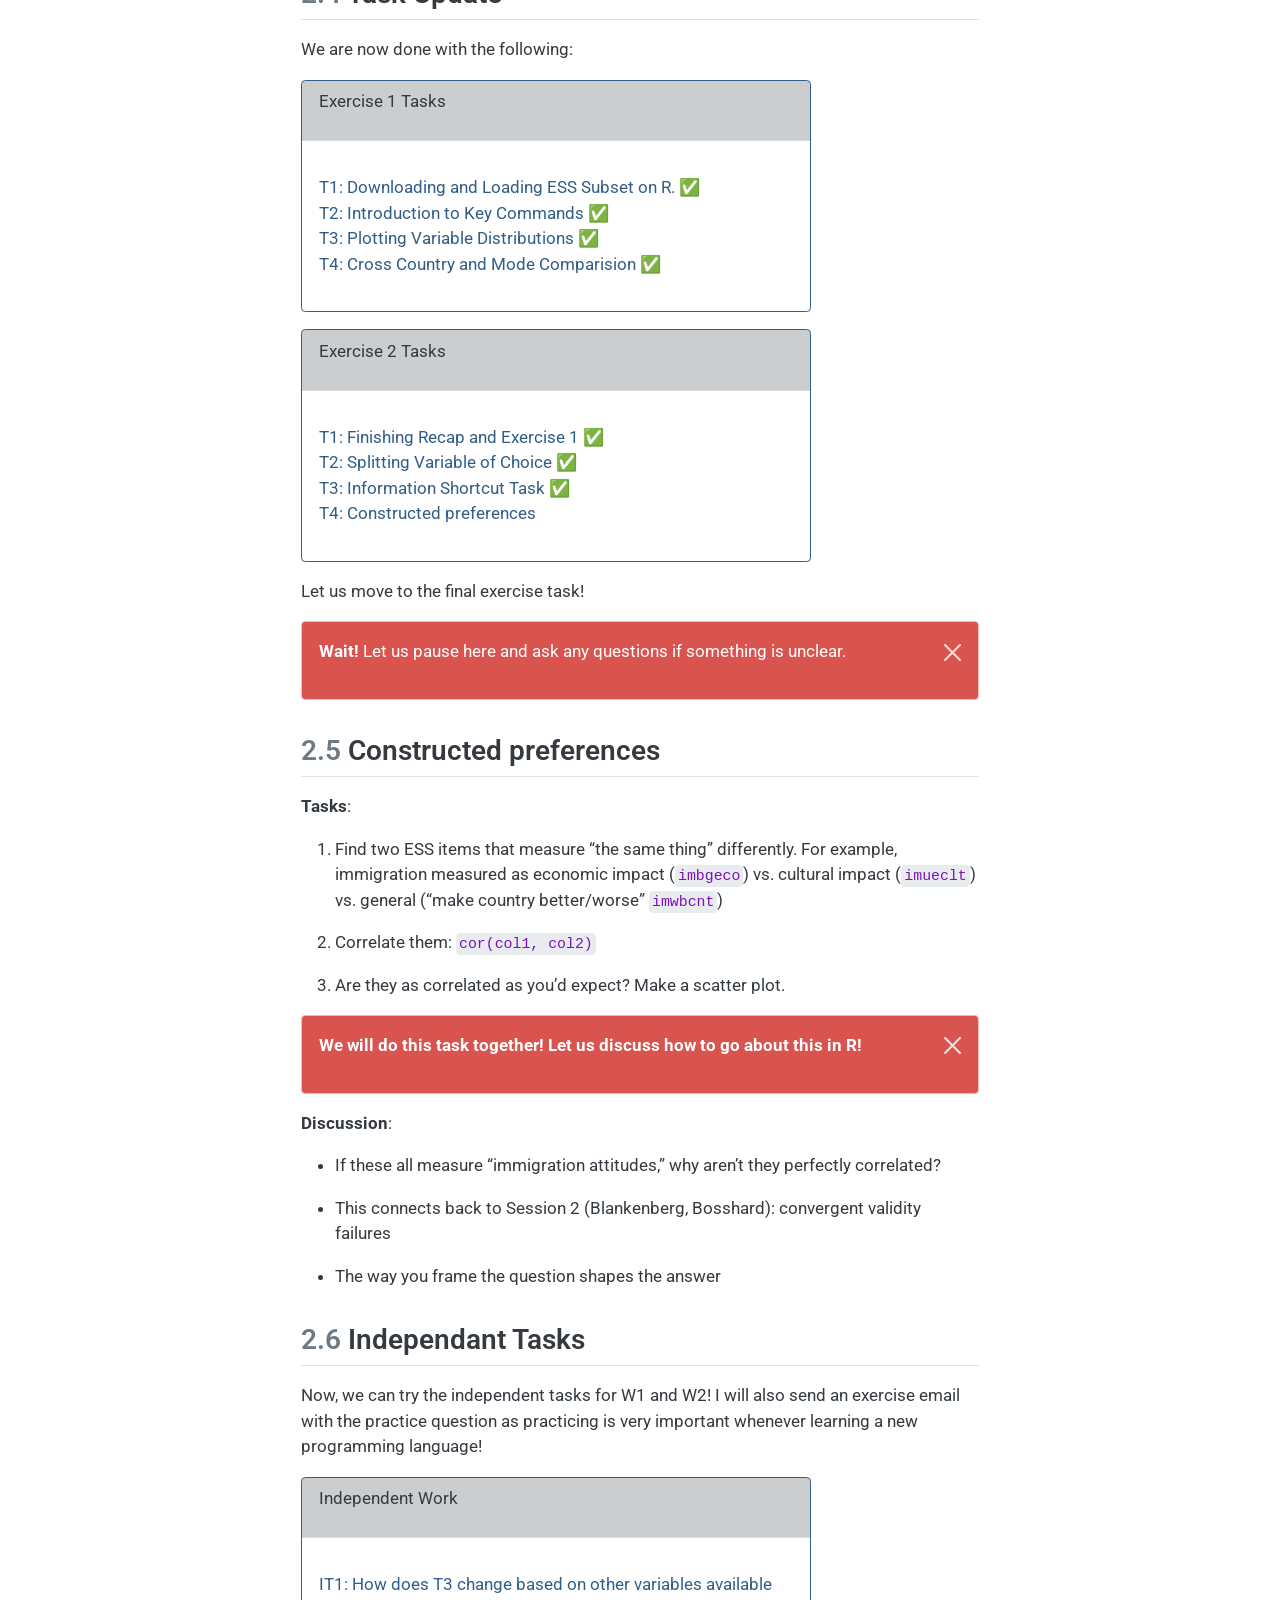
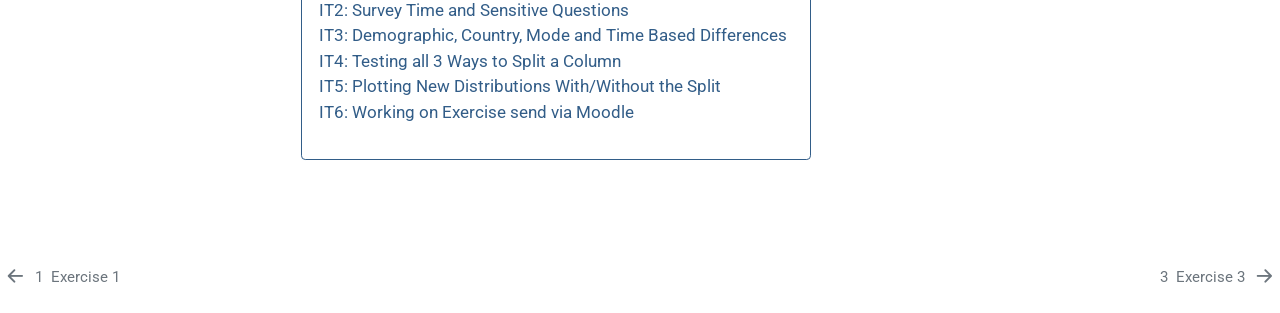
==== commit 0ba89135: "Starting POR Week 3 exercise" ====
--- a/PublicOpinionResearch_Exercises/_book/Exercise_2.html
+++ b/PublicOpinionResearch_Exercises/_book/Exercise_2.html
@@ -61,6 +61,7 @@
 <script src="site_libs/quarto-search/fuse.min.js"></script>
 <script src="site_libs/quarto-search/quarto-search.js"></script>
 <meta name="quarto:offset" content="./">
+<link href="./Exercise_3.html" rel="next">
 <link href="./intro.html" rel="prev">
 <script src="site_libs/quarto-html/quarto.js" type="module"></script>
 <script src="site_libs/quarto-html/tabsets/tabsets.js" type="module"></script>
@@ -146,6 +147,12 @@
  <span class="menu-text"><span class="chapter-number">2</span>&nbsp; <span class="chapter-title">Exercise 2</span></span></a>
   </div>
 </li>
+        <li class="sidebar-item">
+  <div class="sidebar-item-container"> 
+  <a href="./Exercise_3.html" class="sidebar-item-text sidebar-link">
+ <span class="menu-text"><span class="chapter-number">3</span>&nbsp; <span class="chapter-title">Exercise 3</span></span></a>
+  </div>
+</li>
     </ul>
 </div>
 </nav><div id="quarto-sidebar-glass" class="quarto-sidebar-collapse-item" data-bs-toggle="collapse" data-bs-target=".quarto-sidebar-collapse-item"></div>
@@ -187,12 +194,13 @@
 <div class="col-sm-6">
 <div class="card border-primary mb-3" style="max-width: 30rem;">
 <div class="card-header">
-Exercise 1 Tasks
+<p>Exercise 1 Tasks</p>
 </div>
 <div class="card-body text-primary">
 <p class="card-text">
-T1: Downloading and Loading ESS Subset on R. ✅<br> T2: Introduction to Key Commands ✅ <br> T3: Plotting Variable Distributions <br> T4: Cross Country and Mode Comparision
 </p>
+<p>T1: Downloading and Loading ESS Subset on R. ✅<br> T2: Introduction to Key Commands ✅ <br> T3: Plotting Variable Distributions <br> T4: Cross Country and Mode Comparision</p>
+
 </div>
 </div>
 </div>
@@ -202,7 +210,7 @@
 <div class="accordion-item">
 <h2 class="accordion-header anchored" id="stepOne">
 <button class="accordion-button collapsed" type="button" data-bs-toggle="collapse" data-bs-target="#collapseOne" aria-expanded="false" aria-controls="collapseOne">
-Task 1.1: Downloading and Loading Data
+<p>Task 1.1: Downloading and Loading Data</p>
 </button>
 </h2>
 <div id="collapseOne" class="accordion-collapse collapse" aria-labelledby="stepOne" data-bs-parent="#essExerciseAccordion">
@@ -215,7 +223,7 @@
 <div class="accordion-item">
 <h2 class="accordion-header anchored" id="stepTwo">
 <button class="accordion-button collapsed" type="button" data-bs-toggle="collapse" data-bs-target="#collapseTwo" aria-expanded="false" aria-controls="collapseTwo">
-Task 1.2: Viewing and Exploring the Dataset
+<p>Task 1.2: Viewing and Exploring the Dataset</p>
 </button>
 </h2>
 <div id="collapseTwo" class="accordion-collapse collapse" aria-labelledby="stepTwo" data-bs-parent="#essExerciseAccordion">
@@ -227,7 +235,7 @@
 <div class="accordion-item">
 <h2 class="accordion-header anchored" id="stepFour">
 <button class="accordion-button collapsed" type="button" data-bs-toggle="collapse" data-bs-target="#collapseFour" aria-expanded="false" aria-controls="collapseFour">
-Task 1.3: Single Column Calculation
+<p>Task 1.3: Single Column Calculation</p>
 </button>
 </h2>
 <div id="collapseFour" class="accordion-collapse collapse" aria-labelledby="stepFour" data-bs-parent="#essExerciseAccordion">
@@ -245,24 +253,26 @@
 <div class="col-sm-6">
 <div class="card border-primary mb-3" style="max-width: 30rem;">
 <div class="card-header">
-In-Class Task
+<p>In-Class Task</p>
 </div>
 <div class="card-body text-primary">
 <p class="card-text">
-T1: Finishing Recap and Exercise 1<br> T2: Splitting Variable of Choice <br> T3: Information Shortcut Task<br> T4: Constructed preferences
 </p>
+<p>T1: Finishing Recap and Exercise 1<br> T2: Splitting Variable of Choice <br> T3: Information Shortcut Task<br> T4: Constructed preferences</p>
+
 </div>
 </div>
 </div>
 <div class="col-sm-6">
 <div class="card border-primary mb-3" style="max-width: 30rem;">
 <div class="card-header">
-Independent Work
+<p>Independent Work</p>
 </div>
 <div class="card-body text-primary">
 <p class="card-text">
-IT1: Completing Independent Tasks from Week 1 <br> IT2: Testing all 3 Ways to Split a Column <br> IT3: Plotting New Distributions With/Without the Split
 </p>
+<p>IT1: Completing Independent Tasks from Week 1 <br> IT2: Testing all 3 Ways to Split a Column <br> IT3: Plotting New Distributions With/Without the Split</p>
+
 </div>
 </div>
 </div>
@@ -281,15 +291,17 @@
 </div>
 <div class="card text-white bg-dark mb-3" style="max-width: 50rem;">
 <div class="card-header">
-Question
+<p>Question</p>
 </div>
 <div class="card-body">
 <p class="card-text">
-What could be a use of first creating an empty column?
 </p>
+<p>What could be a use of first creating an empty column?</p>
+
 <p class="card-text">
-If we are using the <code>if()</code> statement in R to create columns, then any row which does not fill the criteria already has some logical value. It also helps with avoiding type conflicts.
 </p>
+<p>If we are using the <code>if()</code> statement in R to create columns, then any row which does not fill the criteria already has some logical value. It also helps with avoiding type conflicts.</p>
+
 </div>
 </div>
 <p>In today’s class, we will look at three ways to split a column variable in R:</p>
@@ -297,7 +309,7 @@
 <div class="accordion-item">
 <h2 class="accordion-header anchored" id="stepOne1">
 <button class="accordion-button collapsed" type="button" data-bs-toggle="collapse" data-bs-target="#collapseOne1" aria-expanded="false" aria-controls="collapseOne1">
-Method 1: Using <code>ifelse()</code>
+<p>Method 1: Using <code>ifelse()</code></p>
 </button>
 </h2>
 <div id="collapseOne1" class="accordion-collapse collapse" aria-labelledby="stepOne1" data-bs-parent="#essExerciseAccordion">
@@ -305,12 +317,13 @@
 <p>The <code><a href="https://rdrr.io/r/base/ifelse.html">ifelse()</a></code> function is the quick way to split data. It can get quite messy in many cases. It works by evaluating a logical condition and returning one value if TRUE and another if FALSE. To handle multiple splits, you will have to “nest” the functions.</p>
 <div class="card text-white bg-primary mb-3" style="max-width: 50rem;">
 <div class="card-header">
-Tip!
+<p>Tip!</p>
 </div>
 <div class="card-body">
 <p class="card-text">
-In R, nesting an ifelse() simply means putting a second ifelse() statement inside the “else” (false) slot of the first one.
 </p>
+<p>In R, nesting an ifelse() simply means putting a second ifelse() statement inside the “else” (false) slot of the first one.</p>
+
 <p>The standard syntax for a single <code><a href="https://rdrr.io/r/base/ifelse.html">ifelse()</a></code> is: <code>ifelse(condition, value_if_true, value_if_false)</code></p>
 <p>To nest it, you replace value_if_false with a brand new <code><a href="https://rdrr.io/r/base/ifelse.html">ifelse()</a></code>: <code>ifelse(condition1, value1, ifelse(condition2, value2, value3))</code></p>
 </div>
@@ -322,7 +335,7 @@
 <div class="accordion-item">
 <h2 class="accordion-header anchored" id="stepTwo2">
 <button class="accordion-button collapsed" type="button" data-bs-toggle="collapse" data-bs-target="#collapseTwo2" aria-expanded="false" aria-controls="collapseTwo2">
-Method 2: Tidyverse with <code>mutate()</code> and <code>case_when()</code>
+<p>Method 2: Tidyverse with <code>mutate()</code> and <code>case_when()</code></p>
 </button>
 </h2>
 <div id="collapseTwo2" class="accordion-collapse collapse" aria-labelledby="stepTwo2" data-bs-parent="#essExerciseAccordion">
@@ -330,7 +343,9 @@
 <p>Using tidyverse is cleaner and easy to read. <code>case_when()</code> is the cleaner, more powerful version of <code><a href="https://rdrr.io/r/base/ifelse.html">ifelse()</a></code>. It allows you to list multiple conditions sequentially without nesting!</p>
 <p>Here is an example: <img src="tidyverse_split.png" alt="Tidyverse Splitting" style="max-width:100%;"></p>
 <div class="alert alert-dismissible alert-danger">
-<p><button type="button" class="btn-close" data-bs-dismiss="alert"></button> Can you spot a possible mistake in this code snipped?</p>
+<button type="button" class="btn-close" data-bs-dismiss="alert">
+</button>
+<p>Can you spot a possible mistake in this code snipped?</p>
 </div>
 </div>
 </div>
@@ -338,7 +353,7 @@
 <div class="accordion-item">
 <h2 class="accordion-header anchored" id="stepFour3">
 <button class="accordion-button collapsed" type="button" data-bs-toggle="collapse" data-bs-target="#collapseFour4" aria-expanded="false" aria-controls="collapseFour4">
-Method 3: Using <code>cut()</code>
+<p>Method 3: Using <code>cut()</code></p>
 </button>
 </h2>
 <div id="collapseFour4" class="accordion-collapse collapse" aria-labelledby="stepFour3" data-bs-parent="#essExerciseAccordion">
@@ -370,12 +385,13 @@
 <div class="col-sm-6">
 <div class="card border-primary mb-3" style="max-width: 30rem;">
 <div class="card-header">
-Exercise 1 Tasks
+<p>Exercise 1 Tasks</p>
 </div>
 <div class="card-body text-primary">
 <p class="card-text">
-T1: Downloading and Loading ESS Subset on R. ✅<br> T2: Introduction to Key Commands ✅ <br> T3: Plotting Variable Distributions ✅ <br> T4: Cross Country and Mode Comparision ✅
 </p>
+<p>T1: Downloading and Loading ESS Subset on R. ✅<br> T2: Introduction to Key Commands ✅ <br> T3: Plotting Variable Distributions ✅ <br> T4: Cross Country and Mode Comparision ✅</p>
+
 </div>
 </div>
 </div>
@@ -383,12 +399,13 @@
 <div class="col-sm-6">
 <div class="card border-primary mb-3" style="max-width: 30rem;">
 <div class="card-header">
-Exercise 2 Tasks
+<p>Exercise 2 Tasks</p>
 </div>
 <div class="card-body text-primary">
 <p class="card-text">
-T1: Finishing Recap and Exercise 1 ✅<br> T2: Splitting Variable of Choice ✅<br> T3: Information Shortcut Task ✅<br> T4: Constructed preferences
 </p>
+<p>T1: Finishing Recap and Exercise 1 ✅<br> T2: Splitting Variable of Choice ✅<br> T3: Information Shortcut Task ✅<br> T4: Constructed preferences</p>
+
 </div>
 </div>
 </div>
@@ -396,7 +413,9 @@
 </div>
 <p>Let us move to the final exercise task!</p>
 <div class="alert alert-dismissible alert-danger">
-<p><button type="button" class="btn-close" data-bs-dismiss="alert"></button> <strong>Wait!</strong> Let us pause here and ask any questions if something is unclear.</p>
+<button type="button" class="btn-close" data-bs-dismiss="alert">
+</button>
+<p><strong>Wait!</strong> Let us pause here and ask any questions if something is unclear.</p>
 </div>
 </section><section id="constructed-preferences" class="level2" data-number="2.5"><h2 data-number="2.5" class="anchored" data-anchor-id="constructed-preferences">
 <span class="header-section-number">2.5</span> Constructed preferences</h2>
@@ -407,7 +426,9 @@
 <li><p>Are they as correlated as you’d expect? Make a scatter plot.</p></li>
 </ol>
 <div class="alert alert-dismissible alert-danger">
-<p><button type="button" class="btn-close" data-bs-dismiss="alert"></button> <strong>We will do this task together! Let us discuss how to go about this in R!</strong></p>
+<button type="button" class="btn-close" data-bs-dismiss="alert">
+</button>
+<p><strong>We will do this task together! Let us discuss how to go about this in R!</strong></p>
 </div>
 <p><strong>Discussion</strong>:</p>
 <ul>
@@ -420,12 +441,13 @@
 <div class="col-sm-6">
 <div class="card border-primary mb-3" style="max-width: 30rem;">
 <div class="card-header">
-Independent Work
+<p>Independent Work</p>
 </div>
 <div class="card-body text-primary">
 <p class="card-text">
-IT1: How does T3 change based on other variables available <br> IT2: Survey Time and Sensitive Questions <br> IT3: Demographic, Country, Mode and Time Based Differences <br> IT4: Testing all 3 Ways to Split a Column <br> IT5: Plotting New Distributions With/Without the Split <br> IT6: Working on Exercise send via Moodle
 </p>
+<p>IT1: How does T3 change based on other variables available <br> IT2: Survey Time and Sensitive Questions <br> IT3: Demographic, Country, Mode and Time Based Differences <br> IT4: Testing all 3 Ways to Split a Column <br> IT5: Plotting New Distributions With/Without the Split <br> IT6: Working on Exercise send via Moodle</p>
+
 </div>
 </div>
 </div>
@@ -841,6 +863,9 @@
       </a>          
   </div>
   <div class="nav-page nav-page-next">
+      <a href="./Exercise_3.html" class="pagination-link" aria-label="Exercise 3">
+        <span class="nav-page-text"><span class="chapter-number">3</span>&nbsp; <span class="chapter-title">Exercise 3</span></span> <i class="bi bi-arrow-right-short"></i>
+      </a>
   </div>
 </nav><!-- /content -->
 
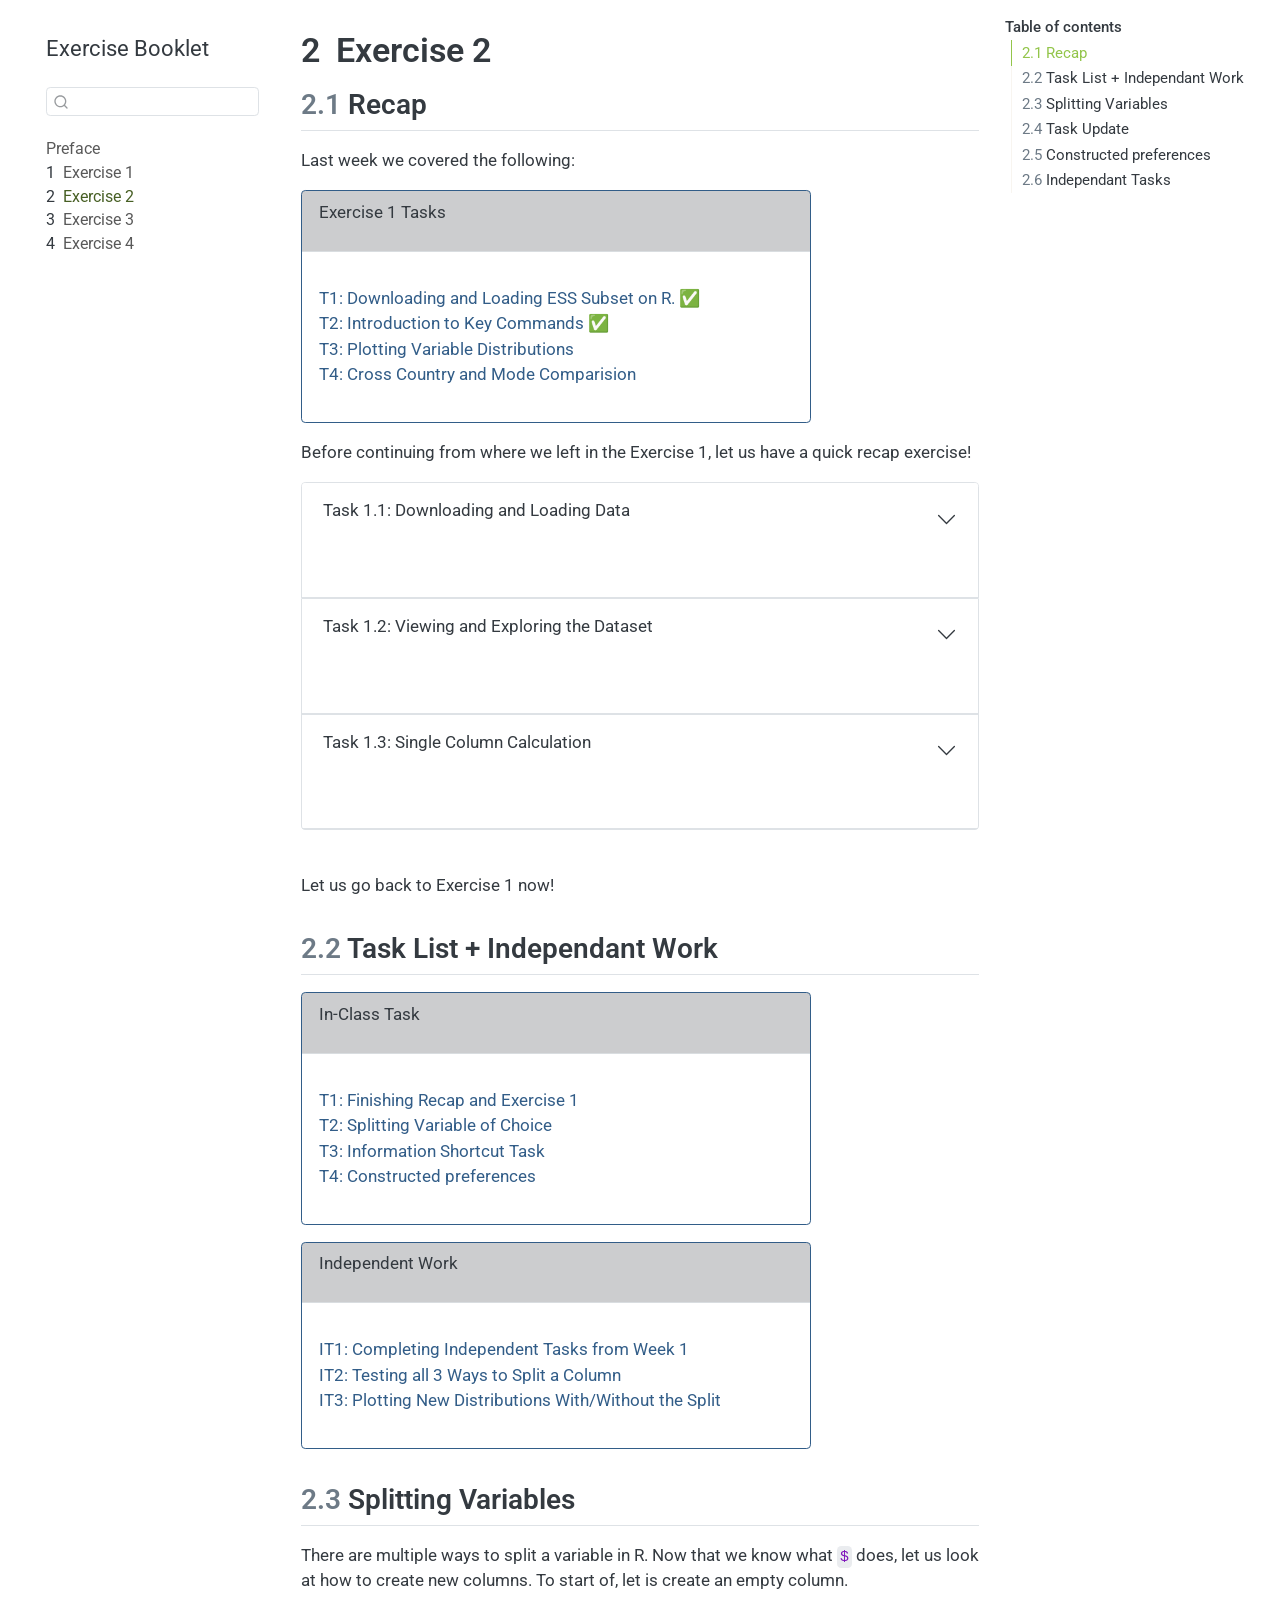
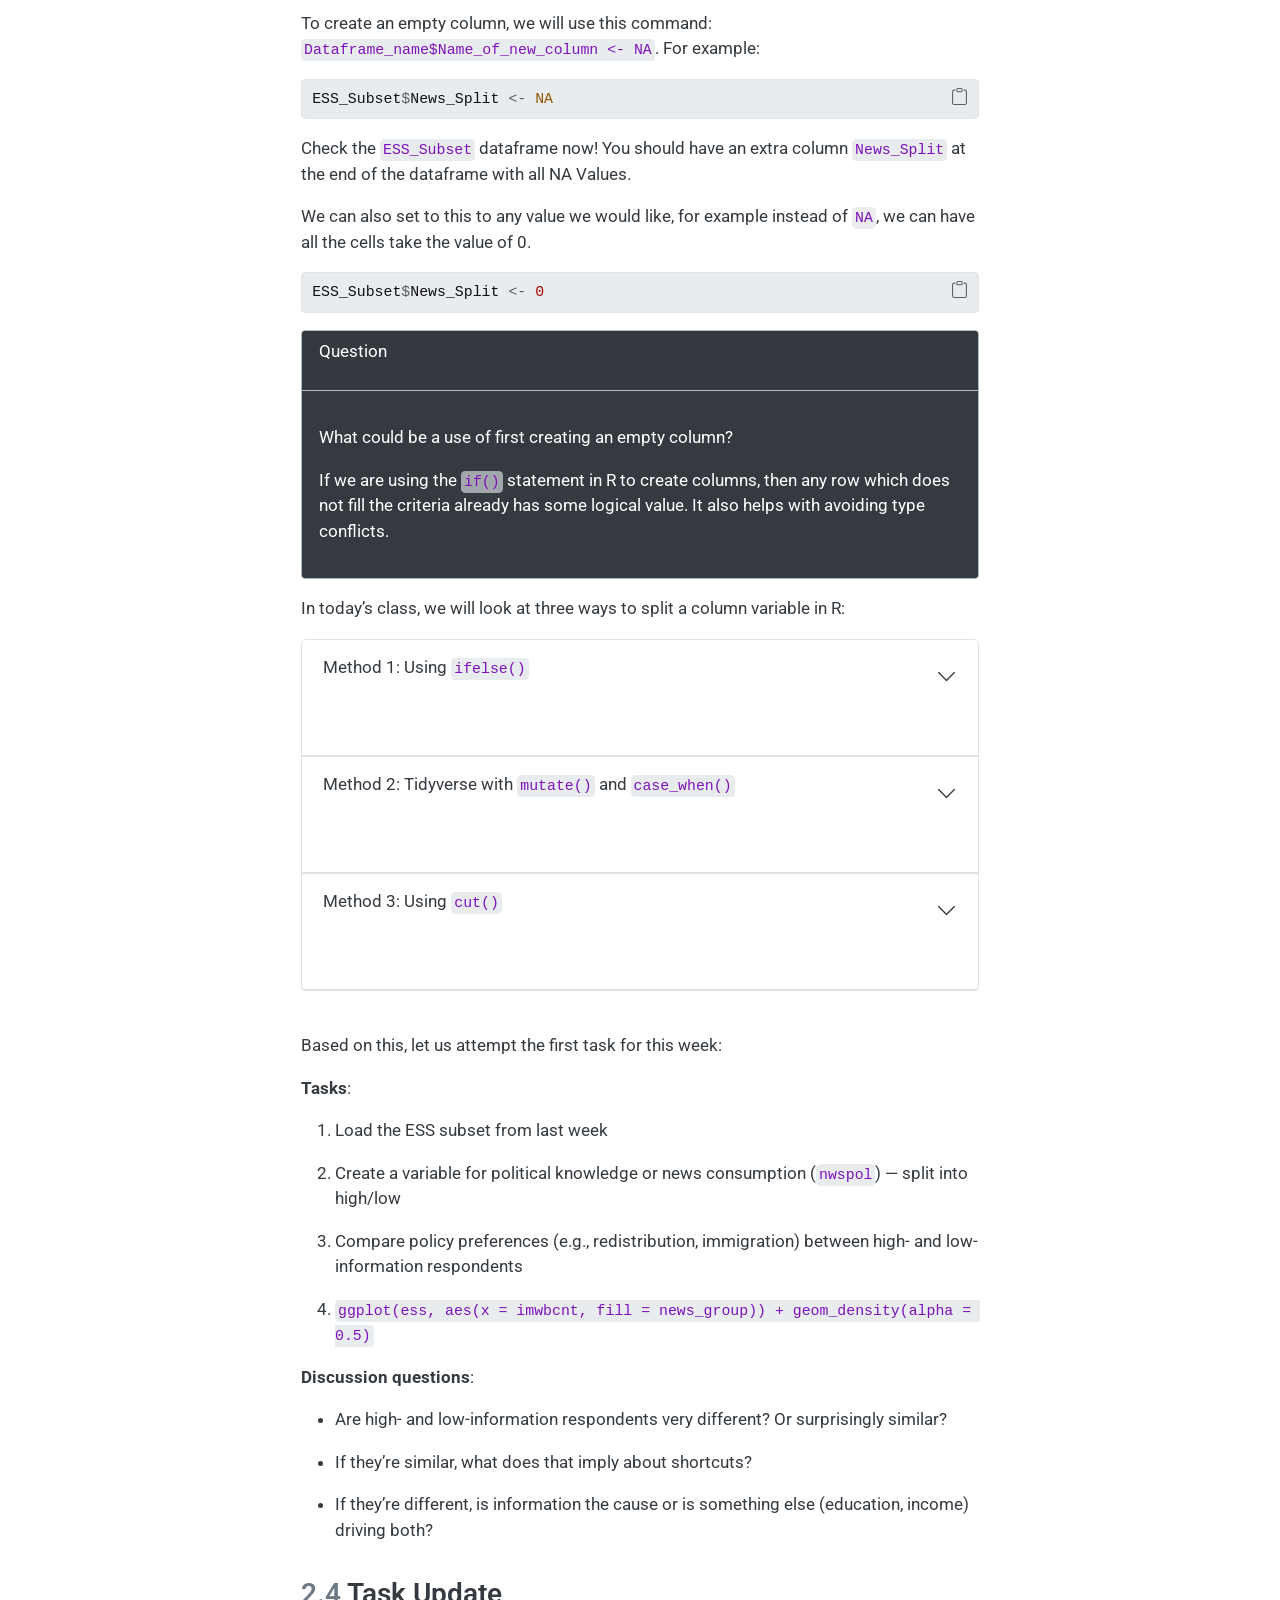
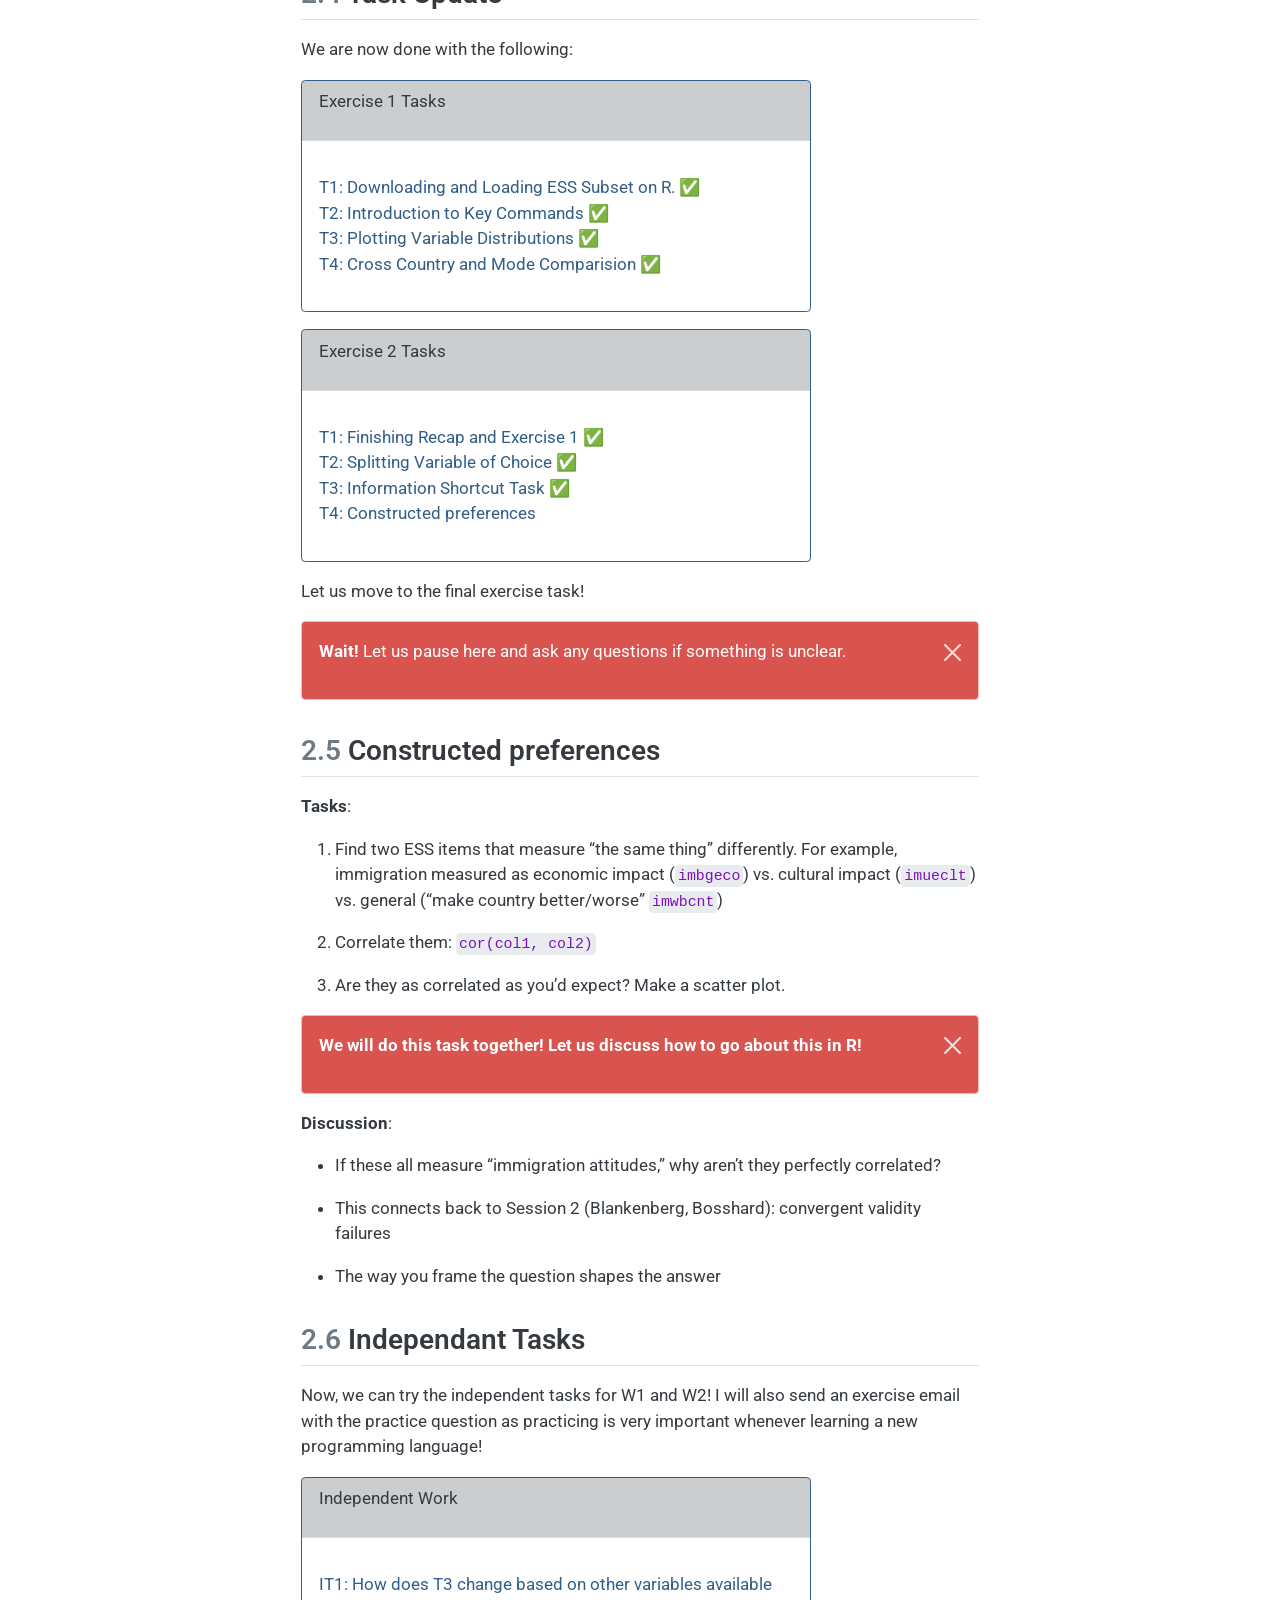
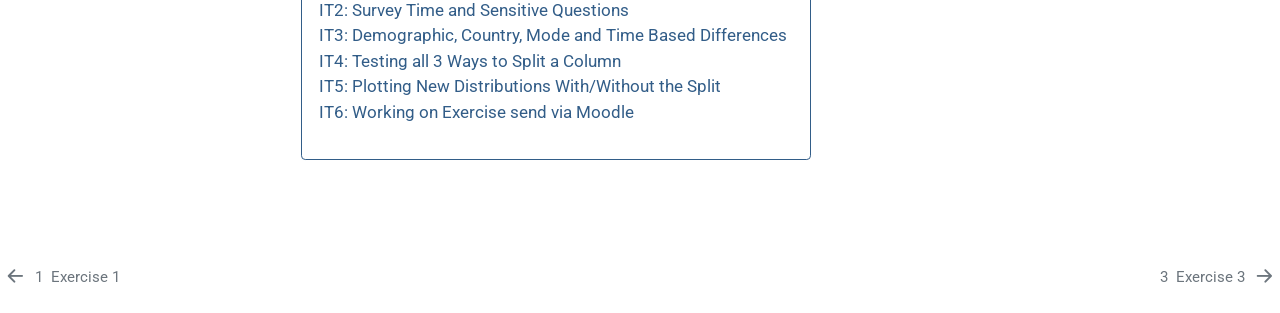
==== commit 75102eba: "Adding POR W7 Exercise notes" ====
--- a/PublicOpinionResearch_Exercises/_book/Exercise_2.html
+++ b/PublicOpinionResearch_Exercises/_book/Exercise_2.html
@@ -2,10 +2,13 @@
 <html xmlns="http://www.w3.org/1999/xhtml" lang="en" xml:lang="en"><head>
 <meta http-equiv="Content-Type" content="text/html; charset=UTF-8">
 <meta charset="utf-8">
-<meta name="generator" content="quarto-1.8.27">
+<meta name="generator" content="quarto-1.9.37">
 <meta name="viewport" content="width=device-width, initial-scale=1.0, user-scalable=yes">
 <title>2&nbsp; Exercise 2 – Exercise Booklet</title>
 <style>
+/* Default styles provided by pandoc.
+** See https://pandoc.org/MANUAL.html#variables-for-html for config info.
+*/
 code{white-space: pre-wrap;}
 span.smallcaps{font-variant: small-caps;}
 div.columns{display: flex; gap: min(4vw, 1.5em);}
@@ -65,15 +68,14 @@
 <link href="./intro.html" rel="prev">
 <script src="site_libs/quarto-html/quarto.js" type="module"></script>
 <script src="site_libs/quarto-html/tabsets/tabsets.js" type="module"></script>
-<script src="site_libs/quarto-html/axe/axe-check.js" type="module"></script>
 <script src="site_libs/quarto-html/popper.min.js"></script>
 <script src="site_libs/quarto-html/tippy.umd.min.js"></script>
 <script src="site_libs/quarto-html/anchor.min.js"></script>
 <link href="site_libs/quarto-html/tippy.css" rel="stylesheet">
-<link href="site_libs/quarto-html/quarto-syntax-highlighting-ed96de9b727972fe78a7b5d16c58bf87.css" rel="stylesheet" id="quarto-text-highlighting-styles">
+<link href="site_libs/quarto-html/quarto-syntax-highlighting-7f8f88aac4f3542376d5c11b86a4c14d.css" rel="stylesheet" id="quarto-text-highlighting-styles">
 <script src="site_libs/bootstrap/bootstrap.min.js"></script>
 <link href="site_libs/bootstrap/bootstrap-icons.css" rel="stylesheet">
-<link href="site_libs/bootstrap/bootstrap-9b9870c306d8f636f4d8c21b0f16d0d3.min.css" rel="stylesheet" append-hash="true" id="quarto-bootstrap" data-mode="light"><script id="quarto-search-options" type="application/json">{
+<link href="site_libs/bootstrap/bootstrap-12dbc0c64bc7d78fb3aaa13411330519.min.css" rel="stylesheet" append-hash="true" id="quarto-bootstrap" data-mode="light"><script id="quarto-search-options" type="application/json">{
   "location": "sidebar",
   "copy-button": false,
   "collapse-after": 3,
@@ -151,6 +153,12 @@
   <div class="sidebar-item-container"> 
   <a href="./Exercise_3.html" class="sidebar-item-text sidebar-link">
  <span class="menu-text"><span class="chapter-number">3</span>&nbsp; <span class="chapter-title">Exercise 3</span></span></a>
+  </div>
+</li>
+        <li class="sidebar-item">
+  <div class="sidebar-item-container"> 
+  <a href="./Exercise_4.html" class="sidebar-item-text sidebar-link">
+ <span class="menu-text"><span class="chapter-number">4</span>&nbsp; <span class="chapter-title">Exercise 4</span></span></a>
   </div>
 </li>
     </ul>
--- a/PublicOpinionResearch_Exercises/_book/site_libs/quarto-html/quarto-syntax-highlighting-7f8f88aac4f3542376d5c11b86a4c14d.css
+++ b/PublicOpinionResearch_Exercises/_book/site_libs/quarto-html/quarto-syntax-highlighting-7f8f88aac4f3542376d5c11b86a4c14d.css
@@ -0,0 +1,236 @@
+/* quarto syntax highlight colors */
+:root {
+  --quarto-hl-ot-color: #003B4F;
+  --quarto-hl-at-color: #657422;
+  --quarto-hl-ss-color: #20794D;
+  --quarto-hl-an-color: #5E5E5E;
+  --quarto-hl-fu-color: #4758AB;
+  --quarto-hl-st-color: #20794D;
+  --quarto-hl-cf-color: #003B4F;
+  --quarto-hl-op-color: #5E5E5E;
+  --quarto-hl-er-color: #AD0000;
+  --quarto-hl-bn-color: #AD0000;
+  --quarto-hl-al-color: #AD0000;
+  --quarto-hl-va-color: #111111;
+  --quarto-hl-bu-color: inherit;
+  --quarto-hl-ex-color: inherit;
+  --quarto-hl-pp-color: #AD0000;
+  --quarto-hl-in-color: #5E5E5E;
+  --quarto-hl-vs-color: #20794D;
+  --quarto-hl-wa-color: #5E5E5E;
+  --quarto-hl-do-color: #5E5E5E;
+  --quarto-hl-im-color: #00769E;
+  --quarto-hl-ch-color: #20794D;
+  --quarto-hl-dt-color: #AD0000;
+  --quarto-hl-fl-color: #AD0000;
+  --quarto-hl-co-color: #5E5E5E;
+  --quarto-hl-cv-color: #5E5E5E;
+  --quarto-hl-cn-color: #8f5902;
+  --quarto-hl-sc-color: #5E5E5E;
+  --quarto-hl-dv-color: #AD0000;
+  --quarto-hl-kw-color: #003B4F;
+}
+
+/* other quarto variables */
+:root {
+  --quarto-font-monospace: SFMono-Regular, Menlo, Monaco, Consolas, "Liberation Mono", "Courier New", monospace;
+}
+
+/* syntax highlight based on Pandoc's rules */
+pre > code.sourceCode > span {
+  color: #003B4F;
+}
+
+code.sourceCode > span {
+  color: #003B4F;
+}
+
+div.sourceCode,
+div.sourceCode pre.sourceCode {
+  color: #003B4F;
+}
+
+/* Normal */
+code span {
+  color: #003B4F;
+}
+
+/* Alert */
+code span.al {
+  color: #AD0000;
+  font-style: inherit;
+}
+
+/* Annotation */
+code span.an {
+  color: #5E5E5E;
+  font-style: inherit;
+}
+
+/* Attribute */
+code span.at {
+  color: #657422;
+  font-style: inherit;
+}
+
+/* BaseN */
+code span.bn {
+  color: #AD0000;
+  font-style: inherit;
+}
+
+/* BuiltIn */
+code span.bu {
+  font-style: inherit;
+}
+
+/* ControlFlow */
+code span.cf {
+  color: #003B4F;
+  font-weight: bold;
+  font-style: inherit;
+}
+
+/* Char */
+code span.ch {
+  color: #20794D;
+  font-style: inherit;
+}
+
+/* Constant */
+code span.cn {
+  color: #8f5902;
+  font-style: inherit;
+}
+
+/* Comment */
+code span.co {
+  color: #5E5E5E;
+  font-style: inherit;
+}
+
+/* CommentVar */
+code span.cv {
+  color: #5E5E5E;
+  font-style: italic;
+}
+
+/* Documentation */
+code span.do {
+  color: #5E5E5E;
+  font-style: italic;
+}
+
+/* DataType */
+code span.dt {
+  color: #AD0000;
+  font-style: inherit;
+}
+
+/* DecVal */
+code span.dv {
+  color: #AD0000;
+  font-style: inherit;
+}
+
+/* Error */
+code span.er {
+  color: #AD0000;
+  font-style: inherit;
+}
+
+/* Extension */
+code span.ex {
+  font-style: inherit;
+}
+
+/* Float */
+code span.fl {
+  color: #AD0000;
+  font-style: inherit;
+}
+
+/* Function */
+code span.fu {
+  color: #4758AB;
+  font-style: inherit;
+}
+
+/* Import */
+code span.im {
+  color: #00769E;
+  font-style: inherit;
+}
+
+/* Information */
+code span.in {
+  color: #5E5E5E;
+  font-style: inherit;
+}
+
+/* Keyword */
+code span.kw {
+  color: #003B4F;
+  font-weight: bold;
+  font-style: inherit;
+}
+
+/* Operator */
+code span.op {
+  color: #5E5E5E;
+  font-style: inherit;
+}
+
+/* Other */
+code span.ot {
+  color: #003B4F;
+  font-style: inherit;
+}
+
+/* Preprocessor */
+code span.pp {
+  color: #AD0000;
+  font-style: inherit;
+}
+
+/* SpecialChar */
+code span.sc {
+  color: #5E5E5E;
+  font-style: inherit;
+}
+
+/* SpecialString */
+code span.ss {
+  color: #20794D;
+  font-style: inherit;
+}
+
+/* String */
+code span.st {
+  color: #20794D;
+  font-style: inherit;
+}
+
+/* Variable */
+code span.va {
+  color: #111111;
+  font-style: inherit;
+}
+
+/* VerbatimString */
+code span.vs {
+  color: #20794D;
+  font-style: inherit;
+}
+
+/* Warning */
+code span.wa {
+  color: #5E5E5E;
+  font-style: italic;
+}
+
+.prevent-inlining {
+  content: "</";
+}
+
+/*# sourceMappingURL=789ad8cd35626ba772517505b42a116e.css.map */
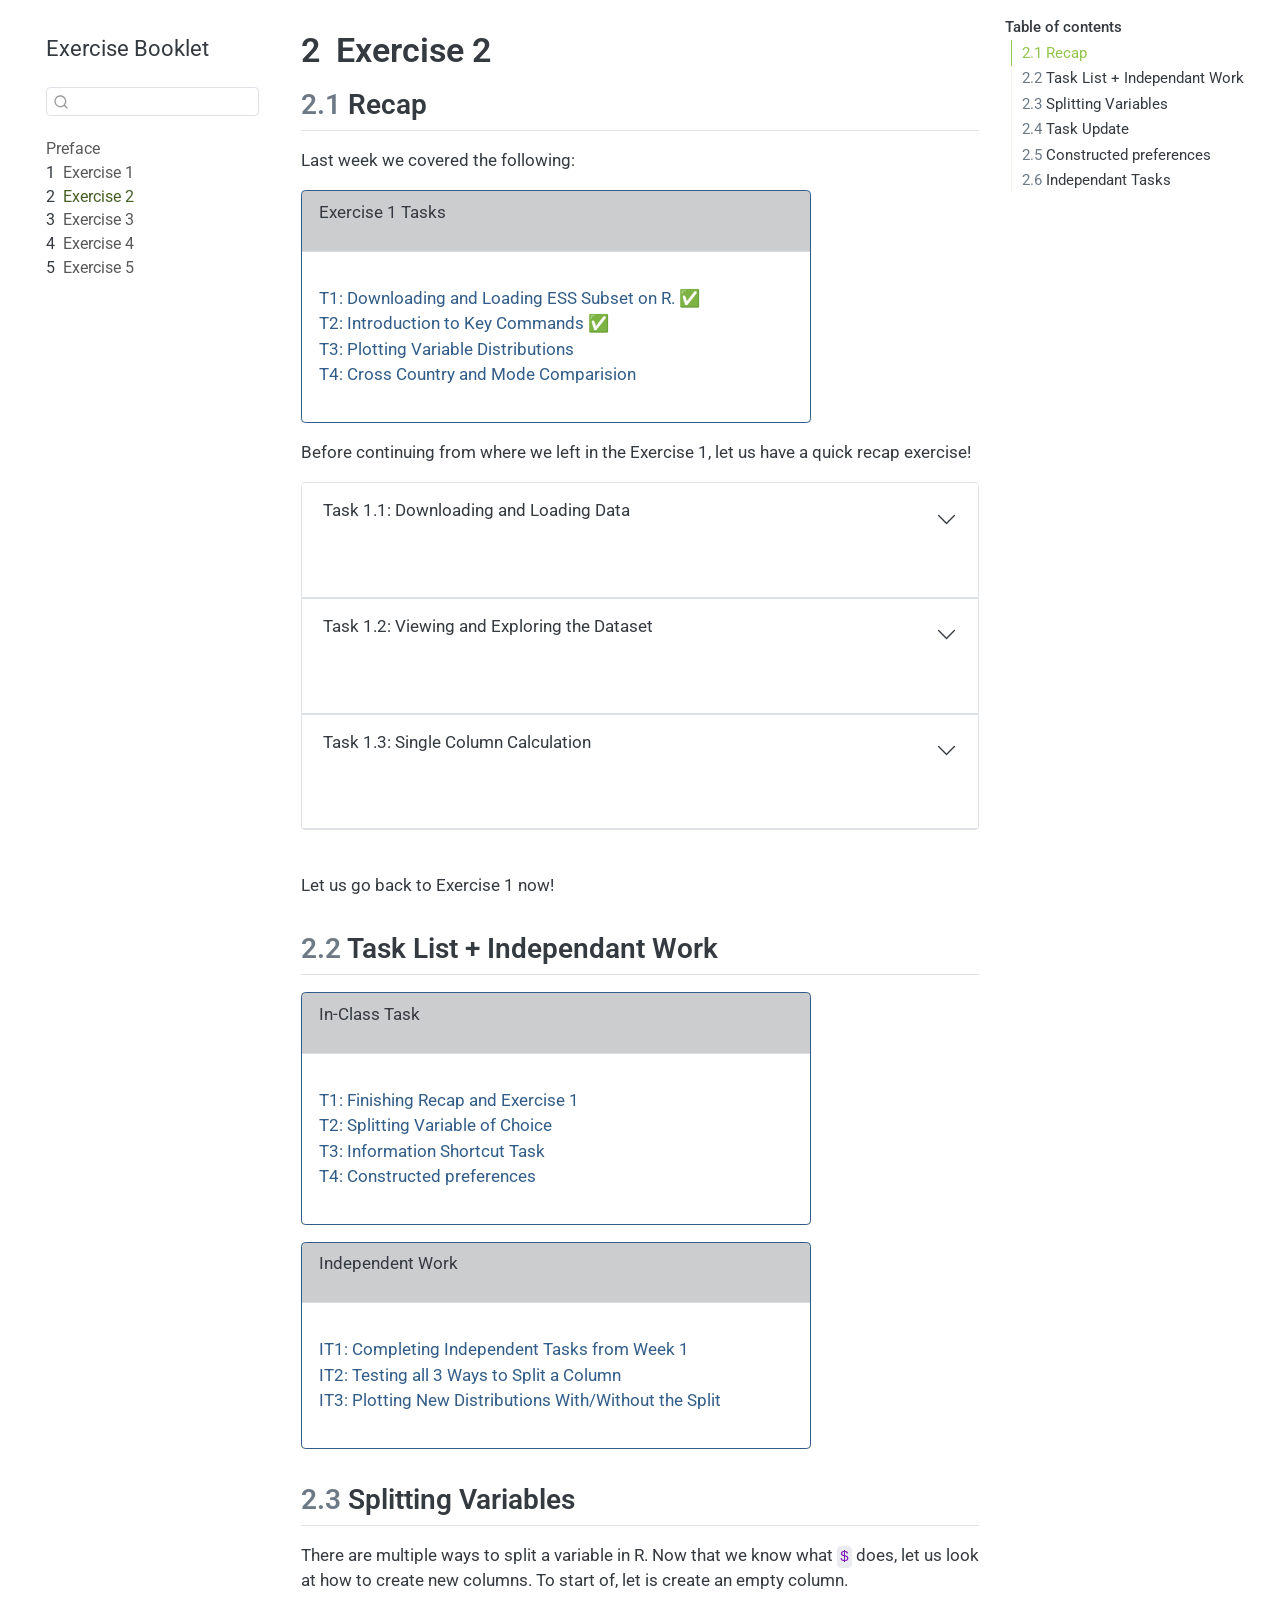
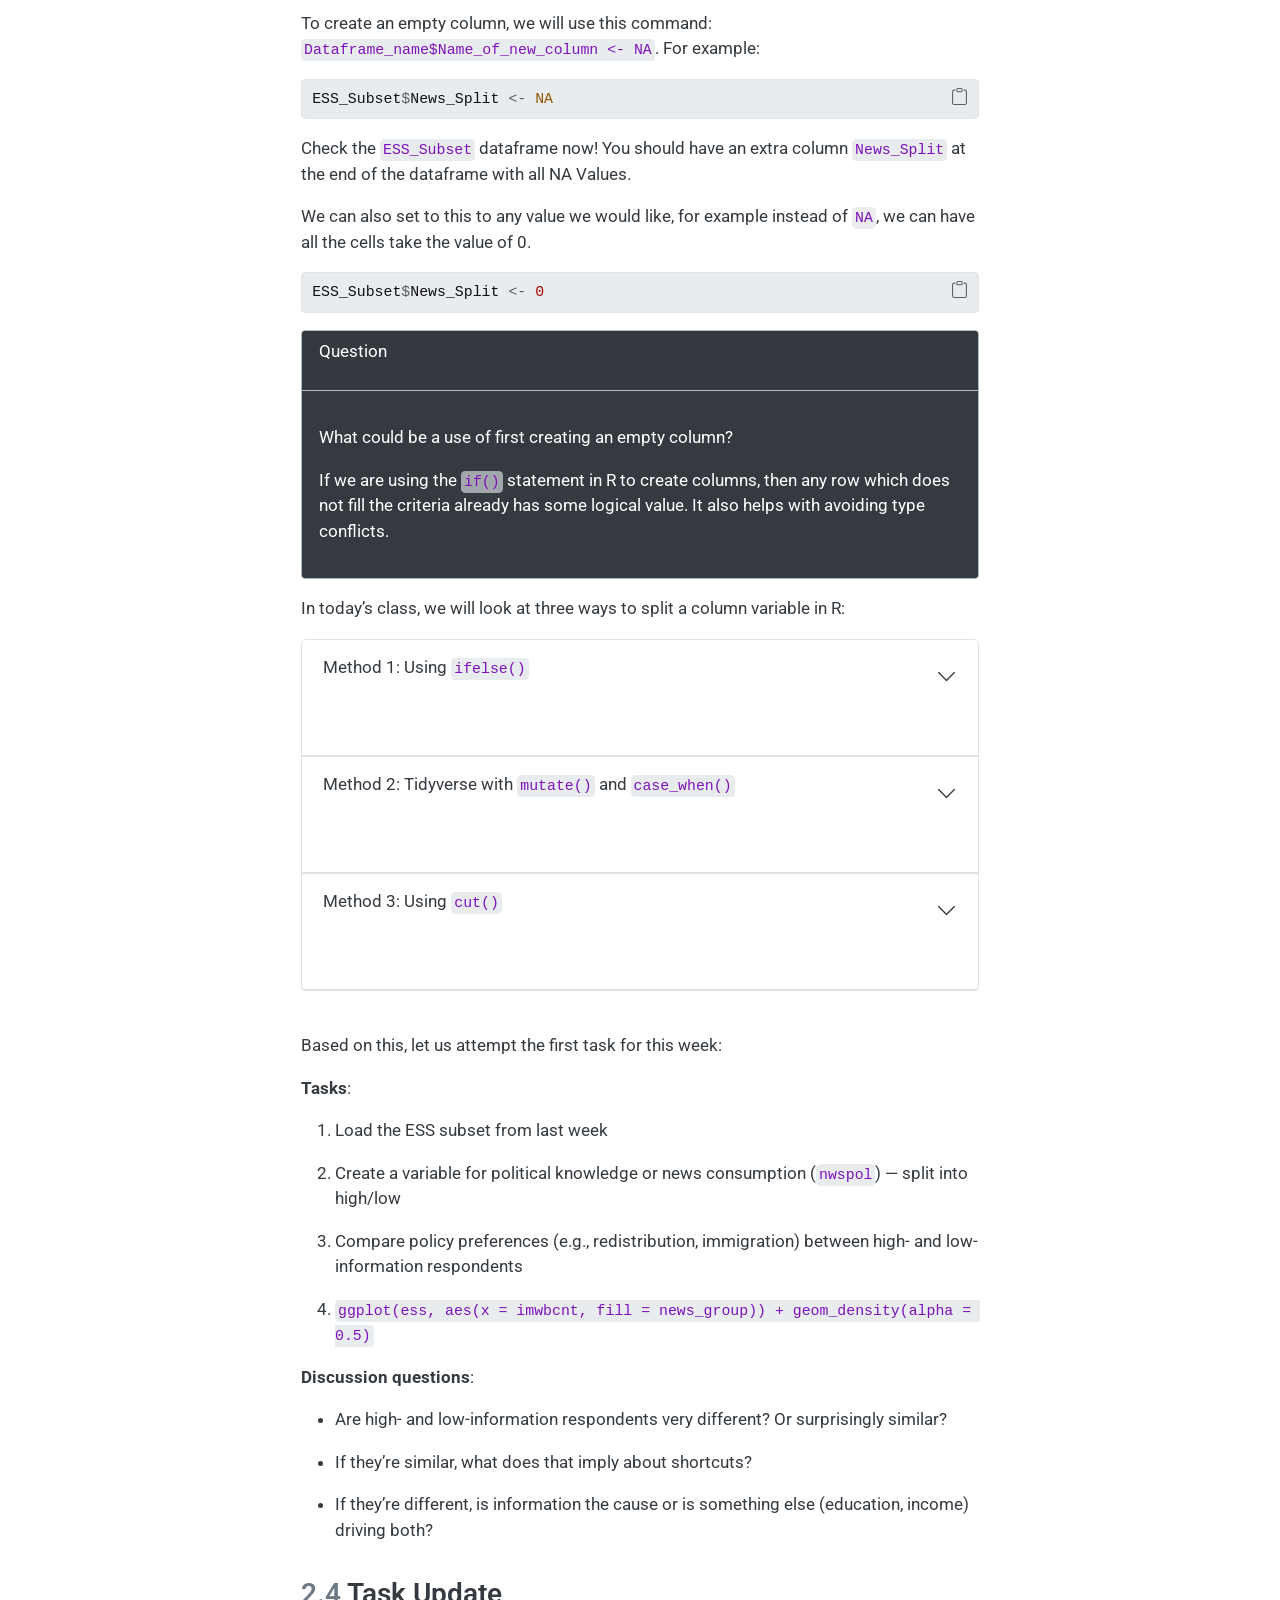
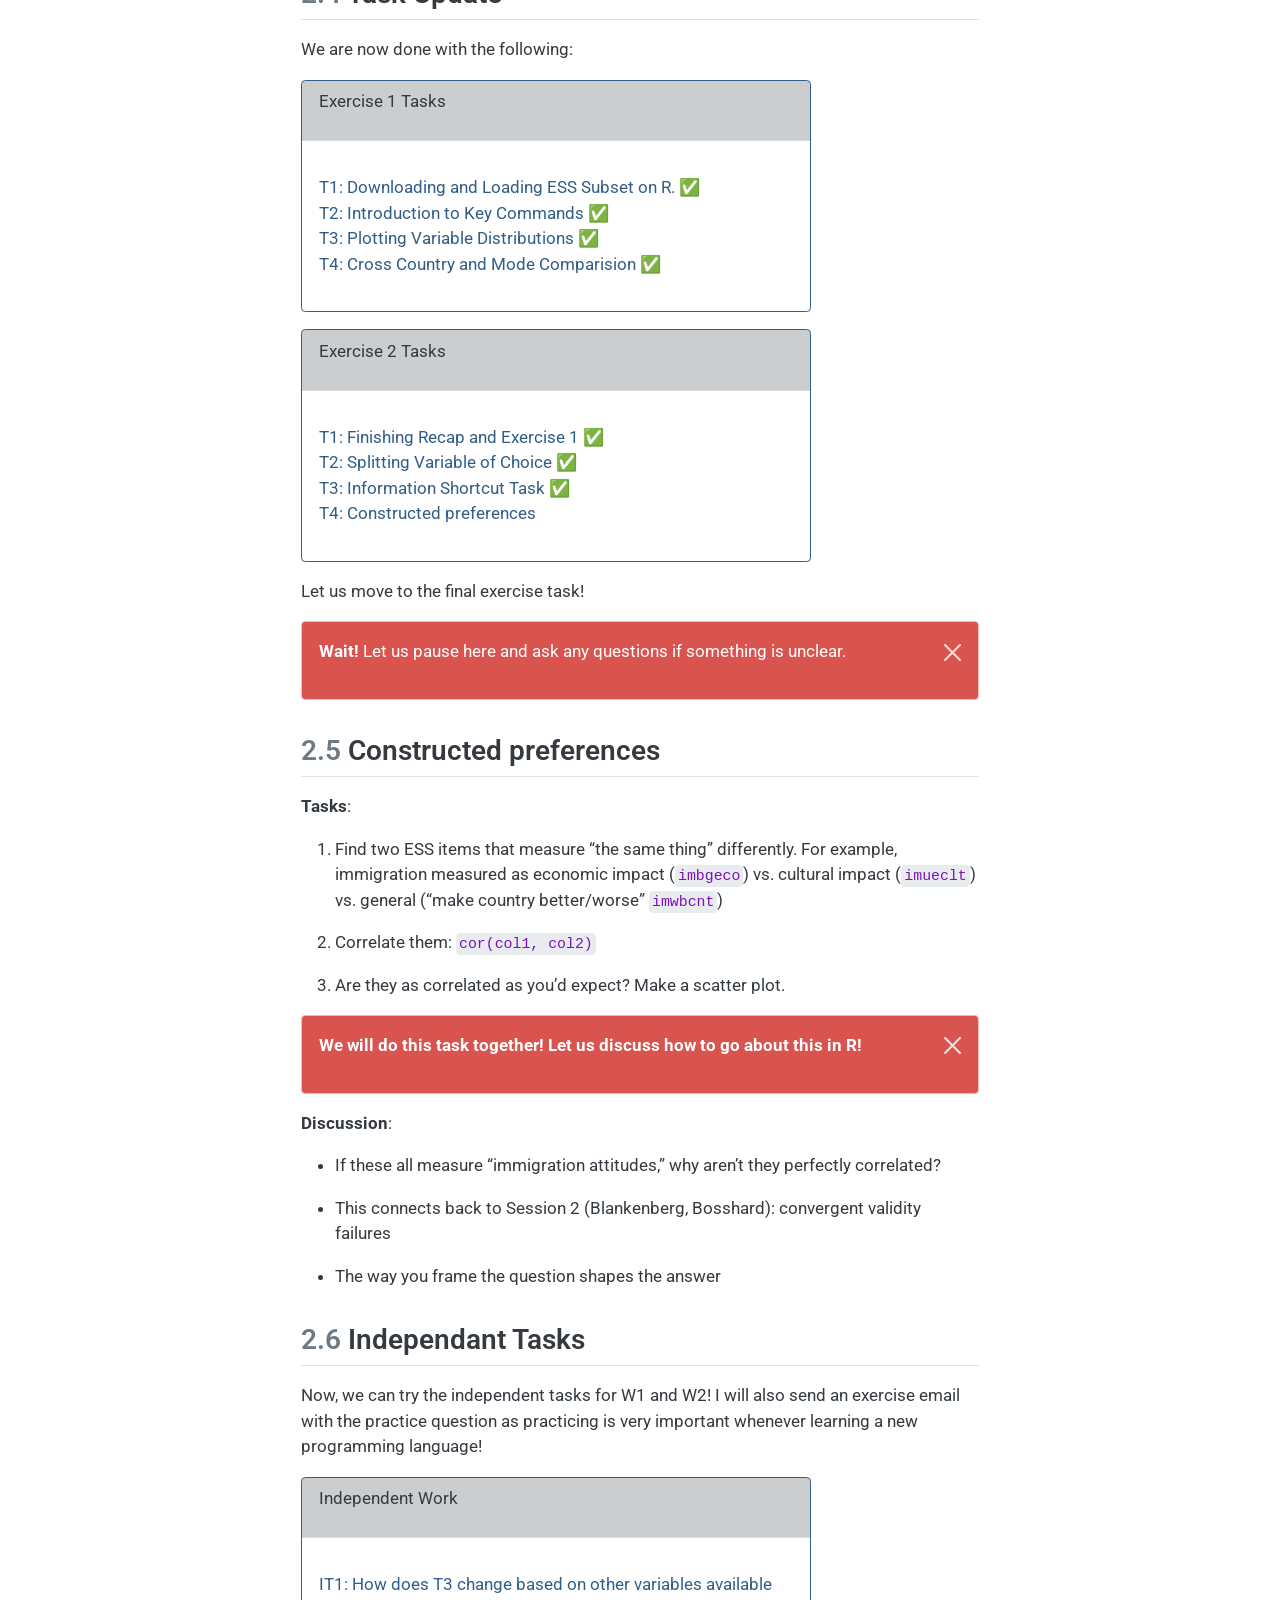
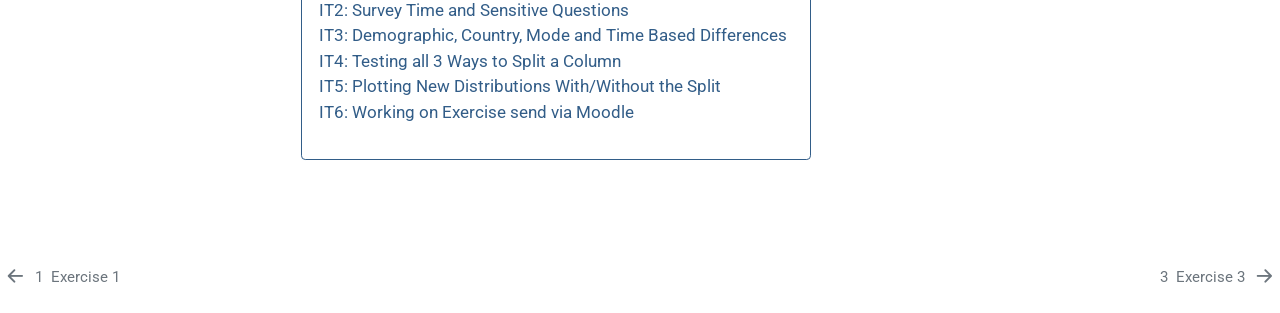
==== commit c128cb90: "POR w5 Exercise booklet done" ====
--- a/PublicOpinionResearch_Exercises/_book/Exercise_2.html
+++ b/PublicOpinionResearch_Exercises/_book/Exercise_2.html
@@ -159,6 +159,12 @@
   <div class="sidebar-item-container"> 
   <a href="./Exercise_4.html" class="sidebar-item-text sidebar-link">
  <span class="menu-text"><span class="chapter-number">4</span>&nbsp; <span class="chapter-title">Exercise 4</span></span></a>
+  </div>
+</li>
+        <li class="sidebar-item">
+  <div class="sidebar-item-container"> 
+  <a href="./Exercise_5.html" class="sidebar-item-text sidebar-link">
+ <span class="menu-text"><span class="chapter-number">5</span>&nbsp; <span class="chapter-title">Exercise 5</span></span></a>
   </div>
 </li>
     </ul>
